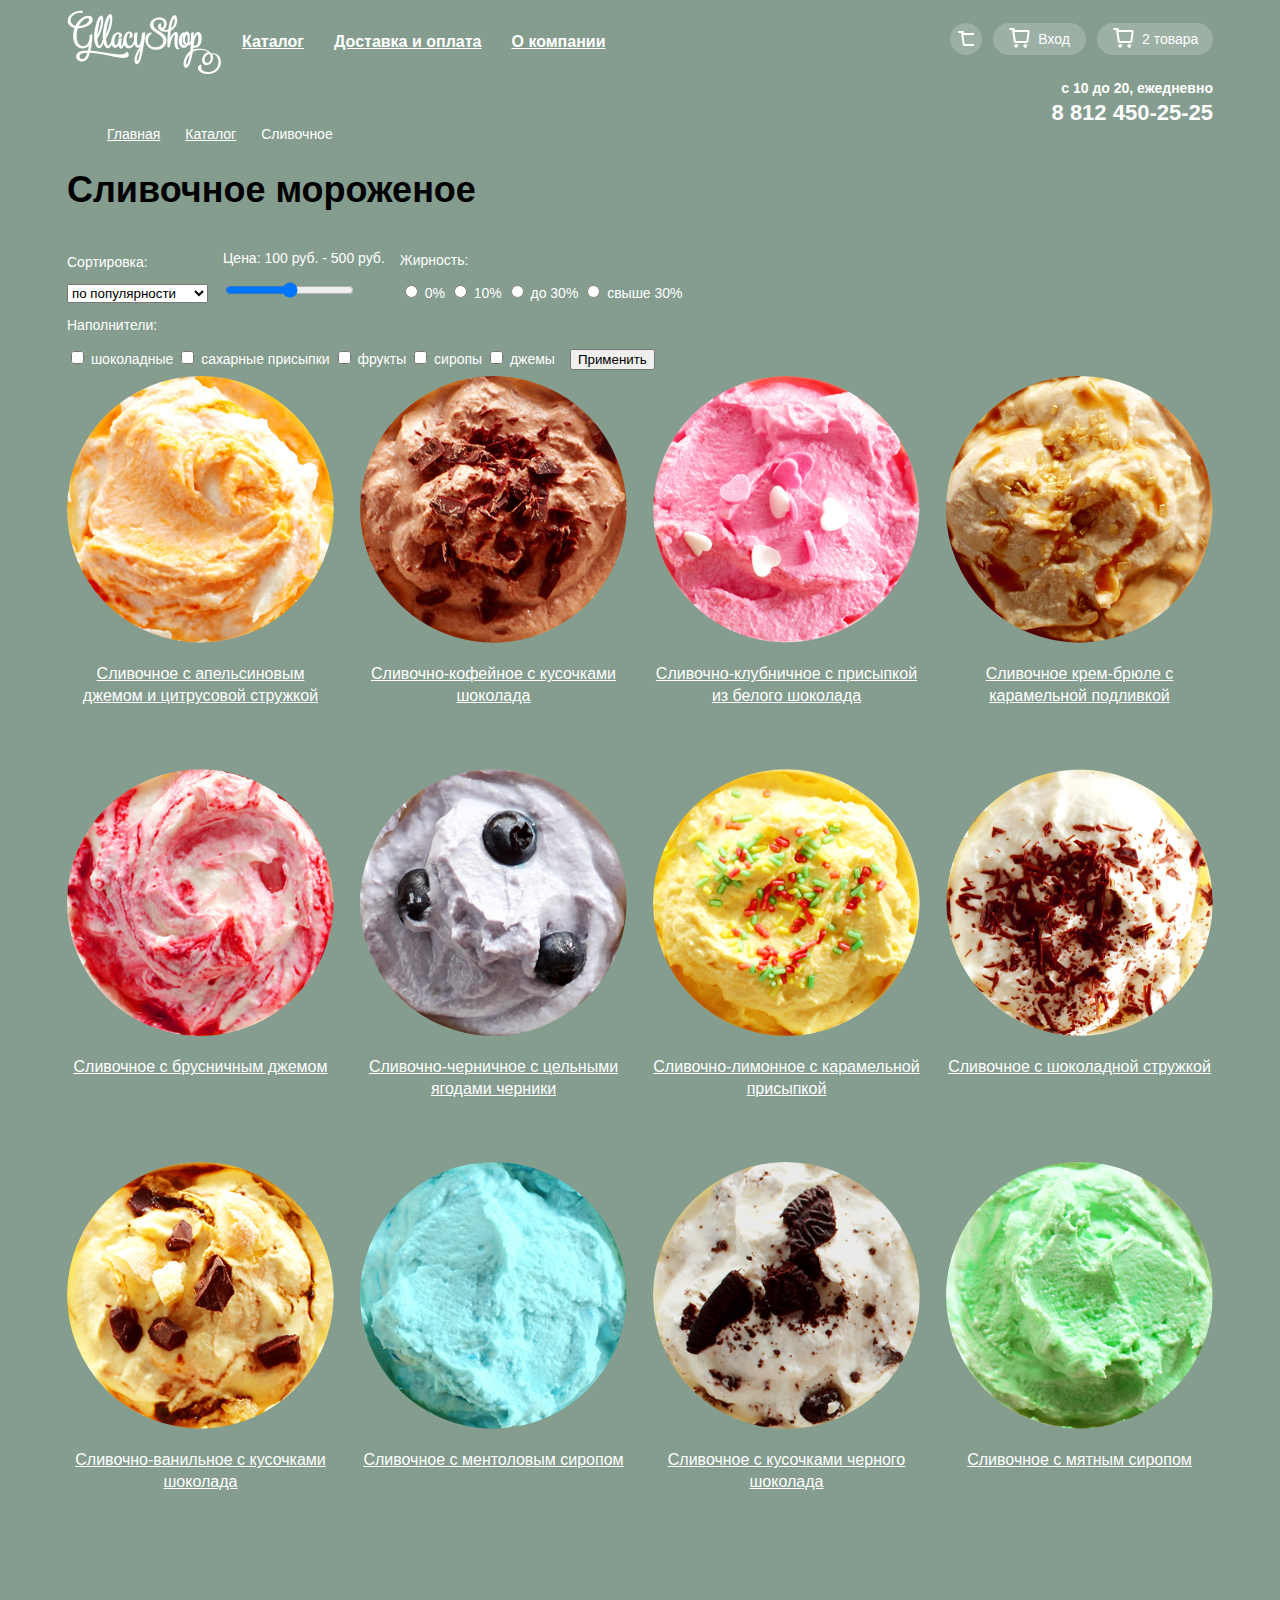
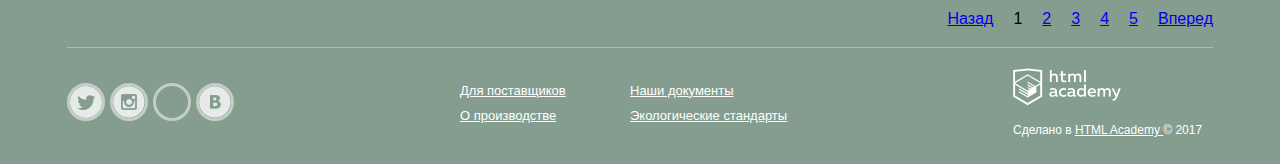
==== catalog.html @ 505af7c2 "очередные правки" ====
<!DOCTYPE html>
<html lang="en">
<head>
	<meta charset="UTF-8">
	<title>HTML Academy: Gllacy-catalog</title>
	<link rel="stylesheet" href="css/styles.css">
</head>
<body>
	<div class="container">
		<header class="main_header">
			<div class="main_header-top clearfix">
				<a href="index.html" class=""> 
					<div class="logo_block">
						<img src="img/main_logo.png" width="" height="" alt="logo">
					</div>
				</a>
				<nav class="header_nav">
					<ul class="header_list">
						<li class="header_list-item">
							<a href="#" class="header_list-link"> Каталог</a>									
							<div class="catalog_nav">
								<ul class="catalog_list">
									<li class="catalog_list-item emphasized">
										<a href="#" class="catalog_list-link">Новинки</a>
									</li>
									<li class="catalog_list-item">
										<a href="#" class="catalog_list-link">Сливочное</a>
									</li>
									<li class="catalog_list-item">
										<a href="#" class="catalog_list-link">Щербеты</a>
									</li>
									<li class="catalog_list-item">
										<a href="#" class="catalog_list-link">Фруктовый лед</a>
									</li>
									<li class="catalog_list-item">
										<a href="#" class="catalog_list-link"> Мелорин</a>
									</li>
								</ul>
							</div>				
						</li>
						<li class="header_list-item">
							<a href="#" class="header_list-link"> Доставка и оплата</a>
						</li>
						<li class="header_list-item">
							<a href="#" class="header_list-link"> О компании</a>
						</li>
					</ul>
				</nav>
				<nav class="user_block">
					<ul class="user_block-list">
						<li class="user_block-item">
								<a href="#" class="user_block-link search"> Поиск</a>
								<div class="search_block">
									<form action="#">
										<fieldset>
											<input type="text" name="search_text" placeholder="Что ищем?" id="search_input">
											<label for="search_input" class="search_label"> Что ищем?</label>
										</fieldset>
									</form>
								</div>
							</li>
						<li class="user_block-item">
							<a href="#" class="user_block-link enter"> Вход </a>
							<div class="enter_block">
								<form action="#" method="post">
									<fieldset class="enter_field">
										<input type="email" id="user_email" placeholder="Электронная почта">
										<label for="user_email"> Электронная почта</label>
									</fieldset>
									<fieldset>
										<input type="password" id="user_password" placeholder="Пароль">
										<label for="user_password"> Пароль </label>
									</fieldset>
									<div class="enter_submit">
										<button type="submit" class="btn">Войти</button>
										<div class="enter_links">
											<a href="#"> Забыли пароль?</a>
											<a href="#"> Новая регистрация</a>
										</div>
									</div>
								</form>
							</div> 	
						</li>
						<li class="user_block-item">
							<a href="#" class="user_block-link cart"> 2 товара</a>
							<div class="cart_preview">
								<table class="cart_preview-table">
									<tr>
										<td class="preview_delete-col">
											<button type="button"> Удалить </button>
										</td>
										<td class="preview_pic">
											<div class="preview_block-pic">
												<img src="img/products/1.png" alt="Пломбир с апельсиновым джемом" class="preview_pic" width="35px" height="35px">
											</div>
										</td>
										<td class="preview_product-name">
											<p>Пломбир с апельсиновым джемом</p>
										</td>
										<td class="preview_amount">
											<p>1,5 кг * <span class="cart_preview-price">200 руб. </span></p>
										</td>
										<td class="subtotal">
											<p>300 руб.</p>
										</td>
									</tr>
									<tr>
										<td class="preview_delete-col">
											<button type="button"> Удалить </button>
										</td>
										<td class="preview_pic">
											<div class="preview_block-pic">
												<img src="img/products/2.png" alt="Клубничный пломбир с присыпкой" class="preview_pic" width="35px" height="35px">
											</div>
										</td>
										<td class="preview_product-name">
											<p>Клубничный пломбир с присыпкой из белого шоколада</p>
										</td>
										<td class="preview_amount">
											<p>1,5 кг * <span class="cart_preview-price">300 руб. </span></p>
										</td>
										<td class="subtotal">
											<p>450 руб.</p>
										</td>
									</tr>
									<tr class="preview_total">
										<td>
											<p>Итого: 750 руб.</p>
										</td>
									</tr>
								</table>
								<a href="#" class="btn"> Оформить заказ</a>
							</div>
						</li>
					</ul>
				</nav>
			</div>
			<div class="header_add-info clearfix">
				<div class="header_contacts">
					<p class="header_contacts_schedule"> c 10 до 20, ежедневно </p>
					<p class="header_contacts_phone"> 8 812 450-25-25</p>
				</div>
			</div>
		</header>

		<main class="main clearfix">
			
			<ul class="breadcrubs">
				<li class="breadcrubs_item">
					<a href="index.html" class="breadcrunbs_item-link"> Главная</a>
				</li>
				<li class="breadcrubs_item">
					<a href="№" class="breadcrunbs_item-link"> Каталог</a>
				</li>
				<li class="breadcrubs_item"> 
					Сливочное	
				</li>
			</ul>


			<h1> Сливочное мороженое</h1>

			<section class="filter_settings">
				<form action="#">
					<div class="filter_settings-item">
						<p>Сортировка:</p>
						<div class="filter_settings-options filter_settings-sort">
							<select name="sort" id="">
								<option value="popular"> по популярности</option>
								<option value="cheap_first"> сначала недорогие</option>
								<option value="expensive_first"> сначала дорогие</option>
								<option value="fat"> по жирности</option>
							</select>
						</div>
					</div>

					<div class="filter_settings-item">
						<p>Цена: 100 руб. - 500 руб.</p>
						<div class="filter_settings-options filter_settings-price">
							<input type="range" step="50" min="0" max="1000">
						</div>
					</div>

					<div class="filter_settings-item filter_fat">
						<p> Жирность:</p>
						<div class="filter_settings-options filter_settings-fat">
							<input type="radio" id="zero-fat" name="fat" value="zero"> 
							<label for="zero-fat"> 0% </label>
							
							<input type="radio" id="ten-fat" name="fat" value="ten">
							<label for="ten-fat"> 10% </label>
							
							<input type="radio" id="before_30-fat" name="fat" value="before 30">
							<label for="before_30-fat"> до 30% </label>
							
							<input type="radio" id="above_30-fat" name="fat" value="above 30">
							<label for="above_30-fat"> свыше 30% </label>
						</div>
					</div>

					<div class="filter_settings-item"> 
						<p>Наполнители:</p>
						<div class="filter_settings-options filter_settings_fillers">
							<input type="checkbox" id="shoko-filler"> 
							<label for="shoko-filler">шоколадные</label>
							
							<input type="checkbox" id="sugar-filler">
							<label for="sugar-filler"> сахарные присыпки </label>

							<input type="checkbox" id="fruit-filler">
							<label for="fruit-filler"> фрукты </label>
							
							<input type="checkbox" id="syrup-filler">
							<label for="syrup-filler">	сиропы	</label>

							<input type="checkbox" id="jam-filler">
							<label for="jam-filler"> джемы </label>
						</div>
					</div>

					<div class="filter_settings-item"> 
						<input type="submit" value="Применить">
					</div>
				</form>
			</section>
		
			<section class="products">
				<ul class="products_list">
					<li class="products_list-item">
						<a href="#" class="products_item-link">
							<img src="img/products/1.png" alt="Сливочное с апельсиновым джемом" class="product_pic" width="267" height="267">
							<b class="price"> Цена</b>
						</a>
						<p> <a href="#" class="products_name-link">Сливочное с апельсиновым джемом и цитрусовой стружкой</a></p>
						<a href="#" class="products_link-quickview btn"> Быстрый просмотр</a>
					</li>
					
					<li class="products_list-item">
						<a href="#" class="products_item-link">
							<img src="img/products/2.png" alt="Сливочно-кофейное с кусочками шоколада" class="product_pic" width="267" height="267">
							<b class="price"> Цена</b>
						</a>
						<p> <a href="#" class="products_name-link">Сливочно-кофейное с кусочками шоколада</a></p>
						<a href="#" class="products_link-quickview btn"> Быстрый просмотр</a>
					</li>

					<li class="products_list-item">
						<a href="#" class="products_item-link">
							<img src="img/products/3.png" alt="Сливочно-клубничное с присыпкой из белого шоколада" class="product_pic" width="267" height="267">
							<b class="price"> Цена</b>
						</a>
						<p> <a href="#" class="products_name-link">Сливочно-клубничное с присыпкой из белого шоколада</a></p>
						<a href="#" class="products_link-quickview btn"> Быстрый просмотр</a>
					</li>

					<li class="products_list-item">
						<a href="#" class="products_item-link">
							<img src="img/products/4.png" alt="Сливочное крем-брюле с карамельной подливкой" class="product_pic" width="267" height="267">
							<b class="price"> Цена</b>
						</a>
						<p> <a href="#" class="products_name-link">Сливочное крем-брюле с карамельной подливкой</a></p>
						<a href="#" class="products_link-quickview btn"> Быстрый просмотр</a>
					</li>

					<li class="products_list-item">
						<a href="#" class="products_item-link">
							<img src="img/products/5.png" alt="Сливочное с брусничным джемом" class="product_pic" width="267" height="267">
							<b class="price"> Цена</b>
						</a>
						<p> <a href="#" class="products_name-link">Сливочное с брусничным джемом</a></p>
						<a href="#" class="products_link-quickview btn"> Быстрый просмотр</a>
					</li>

					<li class="products_list-item">
						<a href="#" class="products_item-link">
							<img src="img/products/6.png" alt="Сливочно-черничное с цельными ягодами черники " class="product_pic" width="267" height="267">
							<b class="price"> Цена</b>
						</a>
						<p> <a href="#" class="products_name-link">Сливочно-черничное с цельными ягодами черники </a></p>
						<a href="#" class="products_link-quickview btn"> Быстрый просмотр</a>
					</li>

					<li class="products_list-item">
						<a href="#" class="products_item-link">
							<img src="img/products/7.png" alt="Сливочно-лимонное с карамельной присыпкой" class="product_pic" width="267" height="267">
							<b class="price"> Цена</b>
						</a>
						<p> <a href="#" class="products_name-link">Сливочно-лимонное с карамельной присыпкой</a></p>
						<a href="#" class="products_link-quickview btn"> Быстрый просмотр</a>
					</li>

					<li class="products_list-item">
						<a href="#" class="products_item-link">
							<img src="img/products/8.png" alt="Сливочное с шоколадной стружкой" class="product_pic" width="267" height="267">
							<b class="price"> Цена</b>
						</a>
						<p> <a href="#" class="products_name-link">Сливочное с шоколадной стружкой</a></p>
						<a href="#" class="products_link-quickview btn"> Быстрый просмотр</a>
					</li>

					<li class="products_list-item">
						<a href="#" class="products_item-link">
							<img src="img/products/9.png" alt="Сливочно-ванильное с кусочками шоколада" class="product_pic" width="267" height="267">
							<b class="price"> Цена</b>
						</a>
						<p> <a href="#" class="products_name-link">Сливочно-ванильное с кусочками шоколада</a></p>
						<a href="#" class="products_link-quickview btn"> Быстрый просмотр</a>
					</li>

					<li class="products_list-item">
						<a href="#" class="products_item-link">
							<img src="img/products/10.png" alt="Сливочноe с ментоловым сиропом" class="product_pic" width="267" height="267">
							<b class="price"> Цена</b>
						</a>
						<p> <a href="#" class="products_name-link">Сливочноe с ментоловым сиропом</a></p>
						<a href="#" class="products_link-quickview btn"> Быстрый просмотр</a>
					</li>

					<li class="products_list-item">
						<a href="#" class="products_item-link">
							<img src="img/products/11.png" alt="Сливочное с кусочками черного шоколада" class="product_pic" width="267" height="267">
							<b class="price"> Цена</b>
						</a>
						<p> <a href="#" class="products_name-link">Сливочное с кусочками черного шоколада</a></p>
						<a href="#" class="products_link-quickview btn"> Быстрый просмотр</a>
					</li>

					<li class="products_list-item">
						<a href="#" class="products_item-link">
							<img src="img/products/12.png" alt="Сливочное с мятным сиропом" class="product_pic" width="267" height="267">
							<b class="price"> Цена</b>
						</a>
						<p> <a href="#" class="products_name-link">Сливочное с мятным сиропом</a></p>
						<a href="#" class="products_link-quickview btn"> Быстрый просмотр</a>
					</li>	
				</ul>
			</section>

			<ul class="paginator">
				<li class="paginator_item">
					<a href="#" class="paginator_link">Назад</a>
				</li>
				<li class="paginator_item">
					<span class="paginator_link">1</span>
				</li>
				<li class="paginator_item">
					<a href="#" class="paginator_link">2</a>
				</li>
				<li class="paginator_item">
					<a href="#" class="paginator_link">3</a>
				</li>
				<li class="paginator_item">
					<a href="#" class="paginator_link">4</a>
				</li>
				<li class="paginator_item">
					<a href="#" class="paginator_link">5</a>
				</li>
				<li class="paginator_item">
					<a href="#" class="paginator_link"> Вперед</a>
				</li>
			</ul>

		</main>
		<footer class="footer clearfix">
				<ul class="social">
					<li class="social_item">
						<a href="#" class="social_item-link twitter"> Twitter </a>
					</li>
					<li class="social_item">
						<a href="#" class="social_item-link instagram"> Instagram </a>
					</li>
					<li class="social_item">
						<a href="#" class="social_item-link facebook"> Facebook </a>
					</li>
					<li class="social_item">
						<a href="#" class="social_item-link vk"> VK </a>
					</li>
				</ul>


				<ul class="about_list">
					<li class="about_list-item about_heart">
						<a href="#"> Для поставщиков</a>
					</li>
					<li class="about_list-item">
						<a href="#"> Наши документы</a>
					</li>
					<li class="about_list-item">
						<a href="#"> О производстве</a>
					</li>
					<li class="about_list-item">
						<a href="#"> Экологические стандарты</a>
					</li>
				</ul>

				<div class="copyright">
					<a href="https://up.htmlacademy.ru/htmlcss/17"> 
						<img src="img/logo_academy.png" class="logo_html-academy" alt="HTML Academy">
					</a>
					<p> Сделано в <a href="https://up.htmlacademy.ru/htmlcss/17">HTML Academy </a> &copy; 2017</p>
				</div>
			
			</footer>
	</div>
</body>
</html>
---- css/styles.css ----
html {
	box-sizing: border-box;
}

*, *::before, *::after {
	box-sizing: inherit;
}

body {
	background-color: #849d8f;
	font-family: "Roboto", "Arial", sans-serif;
	font-size: 18px;
	line-height: 1.2;
	margin: 0;
	padding:0;
}

body > input[type="radio"] {
  display: none;
}


.clearfix:after {
	display: table;
	content: "";
	clear: both;
}
.btn {
	font-size: 18px;
	line-height: 24px;
	font-weight: 700;
	display: inline-block;
	vertical-align: middle;
	color:#fff;
	text-decoration: none;
	padding:12px 16px;
	text-align: center;
	outline: none;


	text-shadow: 0 2px 5px rgba(160, 32, 11, 0.76);
	background: #f26843;
	background:    -moz-linear-gradient(top, #f26843 0%, #e74a35 100%);
	background: -webkit-linear-gradient(top, #f26843 0%, #e74a35 100%);
	background:         linear-gradient(to bottom, #f26843 0%, #e74a35 100%);
	border-radius: 100px;
	box-shadow: 0 2px 2px rgba(172, 16, 0, 0.64);
}

.btn:hover {
	background: -moz-linear-gradient(top, #f58669 0%, #ec6f5e 100%);
	background: -webkit-linear-gradient(top, #f58669 0%, #ec6f5e 100%);
	background: linear-gradient(to bottom, #f58669 0%, #ec6f5e 100%);
	box-shadow: 0 2px 2px rgba(172, 16, 0, 1);
}

.btn:active {
	background: -moz-linear-gradient(top, #d84732 0%, #e1613e 100%);
	background: -webkit-linear-gradient(top, #d84732 0%, #e1613e 100%);
	background: linear-gradient(to bottom, #d84732 0%, #e1613e 100%);
	box-shadow: inset 0 2px 2px rgba(172, 16, 0, 1);
}

.site_wrapper {
  	min-width: 1200px;
	background-repeat: no-repeat;
  	background-position: top center;
  	/*transition: background-image 0.5s ease, background-color 0.5s ease;*/
}

.site_wrapper::before,
.site_wrapper::after {
  	content: "";
  	visibility: hidden;
}

.site_wrapper::before {
	background-image: url("../img/Background2.png");
}

.site_wrapper::after {
	background-image: url("../img/Background3.png");
}

.container {
	width:1146px;
	margin:0 auto;
	padding:0;
}

.main_header {
	padding:10px 0;
}

.main_header-top{
	vertical-align: middle;
}

.logo_block {
	float: left;
	width: 155px;
}

.header_nav {
	float: left;
	max-width: 50%;
	padding-top:13px;
	padding-left: 5px;
}

.user_block {
	float: right;
	width: 267px;
	padding-top:13px;
}

.catalog_list {
	padding: 0;
	margin:0;
}

.header_list {
	list-style: none;
	padding: 0;
	margin:0;
	font-size: 0;
}

.header_list-item {
	display: inline-block;
	vertical-align: middle;
	position: relative;
	font-size: 16px;
}

.header_list-item:last-child {
	margin-right: 0;
}

.header_list-link {
	display: inline-block;
	font-size: 16px;
	line-height: 18px;
	font-weight: 700;
	color: #fff;
	padding:10px 15px;
	border-radius: 19px;
	/*как задать полупрозрачное подчеркивание ссылкам? через псевдокласс? */
}

.header_list-link:hover {
	color: #353535;
	background-color: #f6f6f3;
	text-decoration: none;
}

.header_list-link:active {
	box-shadow: inset 0 2px 2px 0;
}

.catalog_nav {
	
	display: none;
	position: absolute;
	top: 37px;
	width:144px;
	z-index: 20;
	
}

.catalog_list {
	margin-top: 5px;
	background-color: #f7f7f4;
	font-size: 14px;
	line-height: 16px;
	list-style: none;
	border-radius: 5px;
}

.header_list-item:hover .catalog_nav {
	display: block;
}


.emphasized {
	border-bottom: 1px solid #d1d1ce;
	font-weight: 700;
}

.catalog_list-link {
	display: block;
	padding:11px 21px;
	text-decoration: none;
	color: #353535;
}

.catalog_list-link:hover {
	background-color: #f3ddd7;
} 

.catalog_list-link:active {
	background-color: #f6b5a5;
} 

.catalog_list:first-child a {
	border-top-left-radius: 5px;
	border-top-right-radius: 5px;
}
/*Это ведь ссылка в первом потомке catalog_list? 
почему эти свойства применяются ко всем ссылкам в catalog_list, а не только к первому потомку? 
Как нужно написать селектор, чтобы скруглить углы только в первом и последнем пункте каталога?*/

.catalog_list:last-child a {
	border-bottom-right-radius: 5px;
	border-bottom-left-radius: 5px;

}

.user_block-list {
	font-size: 0;
	text-align: right;
	list-style: none;
	padding:0;
	margin:0;
}

.user_block-item {

	display: inline-block;
	vertical-align: top;
	position: relative;
	margin-right:11px;
	font-size: 14px;
	line-height: 16px;
}

.user_block-item:last-child {
	margin-right:0;
}

.user_block-link {
	display: inline-block;
	border-radius: 18px;
	padding:8px;
	background-color: rgba(254, 254, 254, 0.2);
	color: #fff;
	text-decoration: none;
	font-weight: 500;
}

.user_block-link:hover {
	color:black;
	background-color: rgba(248, 247, 244, 1);
}

.search{
	font-size: 0;
	width: 32px;
	height: 32px;
	position: relative;
}

.search::before {
	content: "";
	position: absolute;
	left:8px;
	top:8px;
	width: 16px;
	height: 16px;
	background: url("../img/sprite.png") 0 0 no-repeat;

}

.search_block {
	background: #fff;
	display: none;
	width: 342px;
	z-index: 10;
	position: absolute;

	left: -309px;
}

.enter {
	padding-left: 45px;
	padding-right: 16px;
}

.enter::before {
	content: "";
	position: absolute;
	left:16px;
	top:5px;
	width: 21px;
	height: 21px;
	background: url("../img/sprite.png") 0 0 no-repeat;
}

.enter_block {
	background: #fff;
	display: none;
	position: absolute;
	width: 277px;
	z-index: 10;
	left: -184px;
}

.user_block-item:hover .search_block, 
.user_block-item:hover .enter_block,
.user_block-item:hover .cart_preview {
	display: block;
}

.cart {
	padding-left: 45px;
	width: 116px;
	text-align: left;
}

.cart::before {
	content: "";
	position: absolute;
	left: 16px;
	top: 5px;
	width: 22px;
	height: 21px;
	background: url("../img/sprite.png") 0 0 no-repeat;
}

.cart_preview {
	background: #fff;
	display: none;
	position: absolute;
	width: 540px;
	z-index: 10;
	left:-420px;
}

.header_add-info {
	margin-bottom: -30px;
	padding:0;
}

.header_contacts {
	float: right;
	color:#fff;
}


.header_contacts_schedule,
.header_contacts_phone {
	padding: 0;
	margin: 0;
	text-align: right;
}

.header_contacts_schedule {
	font-size: 14px;
	line-height: 16px;
	font-weight: 700;
	margin-bottom: 5px;
}

.header_contacts_phone {
	font-size: 22px;
	line-height: 24px;
	font-weight: 700;
}

.breadcrumbs {
	list-style: none;
	font-size: 0;
}

.breadcrubs_item {
	display: inline-block;
	margin-right: 20px;
	color: #fff;
	font-size: 14px;
	line-height: 16px;
	
}

.breadcrunbs_item-link {
	color: #fff;
	font-size: 14px;
	line-height: 16px;
	position: relative;
}

.breadcrunbs_item-link::before {
	content: "";
	width:10px;
	height: 10px;
	top: 3px;
	left: -15px;
	background: url("../img/sprite.png") 0 0 no-repeat;
}


.slider {
	position: relative;
	padding-top: 285px;
	text-align: center;
	color: #ffffff;
	margin-bottom: 40px;
}

.slide {
	display: none;
}

.slide-title {
	width: 700px;
	margin: 0 auto;
	margin-bottom: 30px;
	font-weight: 700;
	font-size: 60px;
	line-height: 60.35px;
}

.slide-btn {
	display: inline-block;
	vertical-align: middle;
	padding: 12px 45px;
	/*height: 65px;*/
	font-weight: 700;
	font-size: 32px;
	line-height: 44px;
	color: #ffffff;

}

.slider_controls {
	position: absolute;
	bottom: 25px;
	left: 0;
	z-index: 20;
	font-size: 0;
}

.slider_controls label {
	display: inline-block;
	width: 17px;
	height: 17px;
	margin-right: 8px;
	vertical-align: top;
	background-color: transparent;
	border: 2px solid #ffffff;
	border-radius: 50%;
	cursor: pointer;
}

#btn-1:checked ~ .site_wrapper #slide1,
	/*для чего используют тильды, не могу понять..
	можно написать #btn-1:checked #slide1 - т.е. без тильды и .site_wrapper?*/
#btn-2:checked ~ .site_wrapper #slide2,
#btn-3:checked ~ .site_wrapper #slide3 {
	display: block;
}

#btn-1:checked ~ .site_wrapper {
	background-color: #849d8f;
	background-image: url("../img/Background1.png");
}

#btn-2:checked ~ .site_wrapper {
	background-color: #8996a6;
	background-image: url("../img/Background2.png");
}

#btn-3:checked ~ .site_wrapper {
	background-color: #9d8b84;
	background-image: url("../img/Background3.png");
}

#btn-1:checked ~ .site_wrapper label[for="btn-1"],
#btn-2:checked ~ .site_wrapper label[for="btn-2"],
#btn-3:checked ~ .site_wrapper label[for="btn-3"] {
	background-color: #ffffff;
}

.banners {
	font-size: 0;
	margin-bottom: 40px;
}

.banners_item {
	font-size: 18px;
	color:#fff;
	padding: 16px 16px;
	display: inline-block;
	vertical-align: top;
	width: 560px;
	margin-right: 26px;
	border-radius: 15px;
}

.banners_item:last-child {
	margin-right: 0;
}

.banners_item h2 {
	margin: 0;
	padding:0;
	font-size: 35px;
	line-height: 41px;
	font-weight: 700;
	margin-bottom: 20px;
}

.banners_item p {
	font-size: 18px;
	line-height: 22px;
	font-weight: 700;
	margin: 0;
	padding:0;
	margin-bottom: 45px;
}

.btn_banners {
	float: right;
}

.raspberries {
	background: url("../img/raspberry_back.jpg") top left;
}

.shoko {
	background: url("../img/shoko_back.jpg") top left;
}

.products {
	padding-bottom: 40px;
	margin-left: -13px;
	margin-right: -13px;

}

.products_list {
	font-size: 0;
	padding:0;
	list-style: none;
}

.products_list-item {
	font-size:16px;
	display: inline-block;
	vertical-align: top;
	text-align: center;
	width: 293px;
	min-height: 323px;
/*	margin-right: 26px;
	margin-bottom: 35px;*/
	position: relative;
	padding:6px 13px 17px;
	margin-bottom: -43px;

}

.products_list-item:hover {
  background: rgba(248,247,244,.3);
  box-shadow: 0 20px 20px rgba(0,0,0,.08);
  z-index: 20;
}

.products_item-link {
	display: block;
	border-radius: 50%;
	width: 267px;
	height: 267px;
	overflow: hidden;
/*<!-- (ВОПРОС) цену нужно вынести в отдельную ссылку, чтобы ее было видно? т.к. у ссылки, в которую цена обернута overflow hidden?-->*/
	margin-bottom: 20px;
	position: relative;
}

.top::before {
	content: "";
	position: absolute;
	z-index: 25;
	width: 60px;
	height: 60px;
	top: 0;
	left:0;
	background: transparent url("../img/sprite.png") 0 0 no-repeat;
}

.products_list-item:hover .products_link-quickview {
	visibility: visible;
}

.products_list-item p {
	margin-top: 0;
	margin-bottom: 10px;
}

.products_link-quickview {
	visibility: hidden;
	width: 201px;

}



.products_name-link {
	color: #fff;
	font-size: 16px;
	line-height: 22px;
	font-weight: 500;
}

.features {
	background: url(../img/Waffles_back.jpg) top left;
	padding: 27px 20px;
	margin-bottom: 40px;
	border-radius: 15px;
}

.features h2 {
	font-size: 24px;
	line-height: 30px;
	color:#353535;
	font-weight: 500;
	margin: 0 auto;
	margin-bottom: 5px;
}

.features_list {
	font-size: 0;
	padding:0;
	margin: 0;
	list-style: none;
}

.features_item {
	display: inline-block;
	vertical-align: top;
	margin:0;
	font-size: 16px;
	line-height: 22px;
	color: #353535;
	width: 540px;
	margin-right: 26px;
	padding: 20px 0px 0px 55px;
	position: relative;
}

.features_item:nth-child(2),
.features_item:last-child {
	margin-right: 0;
}

.features_item::before {
	content: "";
	position: absolute;
	width: 47px;
	height: 47px;
	top: 0;
	left: 0;
	z-index: 20;
	background: url("../img/sprite.png") 0 0 no-repeat;
}

.news_section {
	font-size: 0;
	margin-bottom: 40px;
}

.news_item {
	display: inline-block;
	vertical-align: top;
	font-size: 16px;
	line-height: 22px;
	color: #353535;
	width: 560px;
	min-height: 220px;
	border-radius: 15px;
	margin-right: 26px;
	padding:0;
}

.news_item:last-child {
	margin-right: 0;
}

.recipes_link {
	color: #353535;
	font-size: 24px;
	line-height: 30px;
}


.news {
	background: url(../img/strawberry_back.jpg) 0 0;
	padding:25px 20px;
}

.news p {
	margin: 0;
	margin-bottom: 10px;
}

.news h3 {
	width: 300px;
	margin: 0;
}

.subscribe-border {
	background: #fff url(../img/post_pattern.png);
	padding:5px;
}

.subscribe {
	background: #fff;
	border-radius: 15px;
	height: 210px;
	width: 550px;
	margin: auto;
	padding: 30px 20px; 
}

.subscribe p {
	margin: 0;
	margin-bottom: 40px;
	font-size: 16px;
	line-height: 22px;
}

.map {
	width: 1200px;
	background: url(../img/map.jpg) 0 center no-repeat;
	height: 430px;
	margin:0 auto;
	padding:0;
}

.contacts {
	margin-top: 60px;
	padding:30px 25px;
	background-color: #fff;
	border-radius: 15px;
	float: right;
	width: 300px;
	font-size: 14px;
	line-height: 20px;
	color: #353535;
}

.contacts_block1 {
	margin-bottom:25px; 
}

.contacts_block1 p {
	margin-top: 0;
	margin-bottom: 7px;
	width: 170px;
}

.contacts .bold {
	font-size: 18px;
	line-height: 24px;
	font-weight: 700;
	width: 230px;
}

.contacts_block2 {
	margin-bottom: 25px;
}

.contacts_block2 p {
	margin:0;
	margin-bottom: 7px;
}

.feedback_form {
	display: none;
	/*как отобразить по нажатию кнопки?*/
}

.filter_settings {
	width: 880px;
	font-size: 0;
	color: #fff;
}

.filter_settings-item {
	display: inline-block;
	font-size: 14px;
	margin-right: 15px;
}

.paginator {
	float: right;}

.paginator_list {
	font-size: 0;
	list-style: none;
}

.paginator_item {
	font-size: 16px;
	display: inline-block;
	vertical-align: middle;
	margin-right: 15px;
}

.paginator_item:last-child {
	margin-right: 0;
} 


.footer {
	height:100px;
	border-top:1px solid #adbab1;
	}

.social {
	float: left;
	width: 267px;
	margin:0;
	margin-right: 126px;
	/*text-align: left;*/
	padding:35px 0 30px 0;
	list-style: none;

}

.social_item {
	display: inline-block;
	vertical-align: middle;
	font-size: 0;
	border-radius: 50%;
	border: 3px solid rgba(255,255,255,.5);
	
}

.social_item:hover {
  border-color: rgba(255,255,255,.7);
}

.social_item:active .social_item-link {
	box-shadow: inset 0 2px 1px #888;
}

.social_item-link {
	display: inline-block;
	height: 32px;
	width: 32px;
	border-radius: 50%;
	background: rgba(255,255,255,.8);
}

.twitter {
	background: url(../img/twitter.png) 0 0 no-repeat;
}

.instagram {
	background: url(../img/insta.png) 0 0 no-repeat;
}

.facebook {
	background: url(../img/fb.png) 0 0 no-repeat;
}

.vk {
	background: url(../img/vk.png) 0 0 no-repeat;
}



.about_list {
	float:left;
	width:350px;
	font-size: 0px;
	padding:35px 0 30px 0;
	margin: 0;
	list-style: none;
}

.about_list-item {
	display: inline-block;
	vertical-align: middle;
	font-size: 13px;
	margin-right: 5px;
	margin-bottom: 10px;
	width: 165px;
}

.about_list-item a {
	color: #fff;
}

.copyright {
	float: right;
	width: 200px;
	padding-top: 20px;
}

.copyright p, 
.copyright a {
	font-size: 12px;
	color: #fff;
}
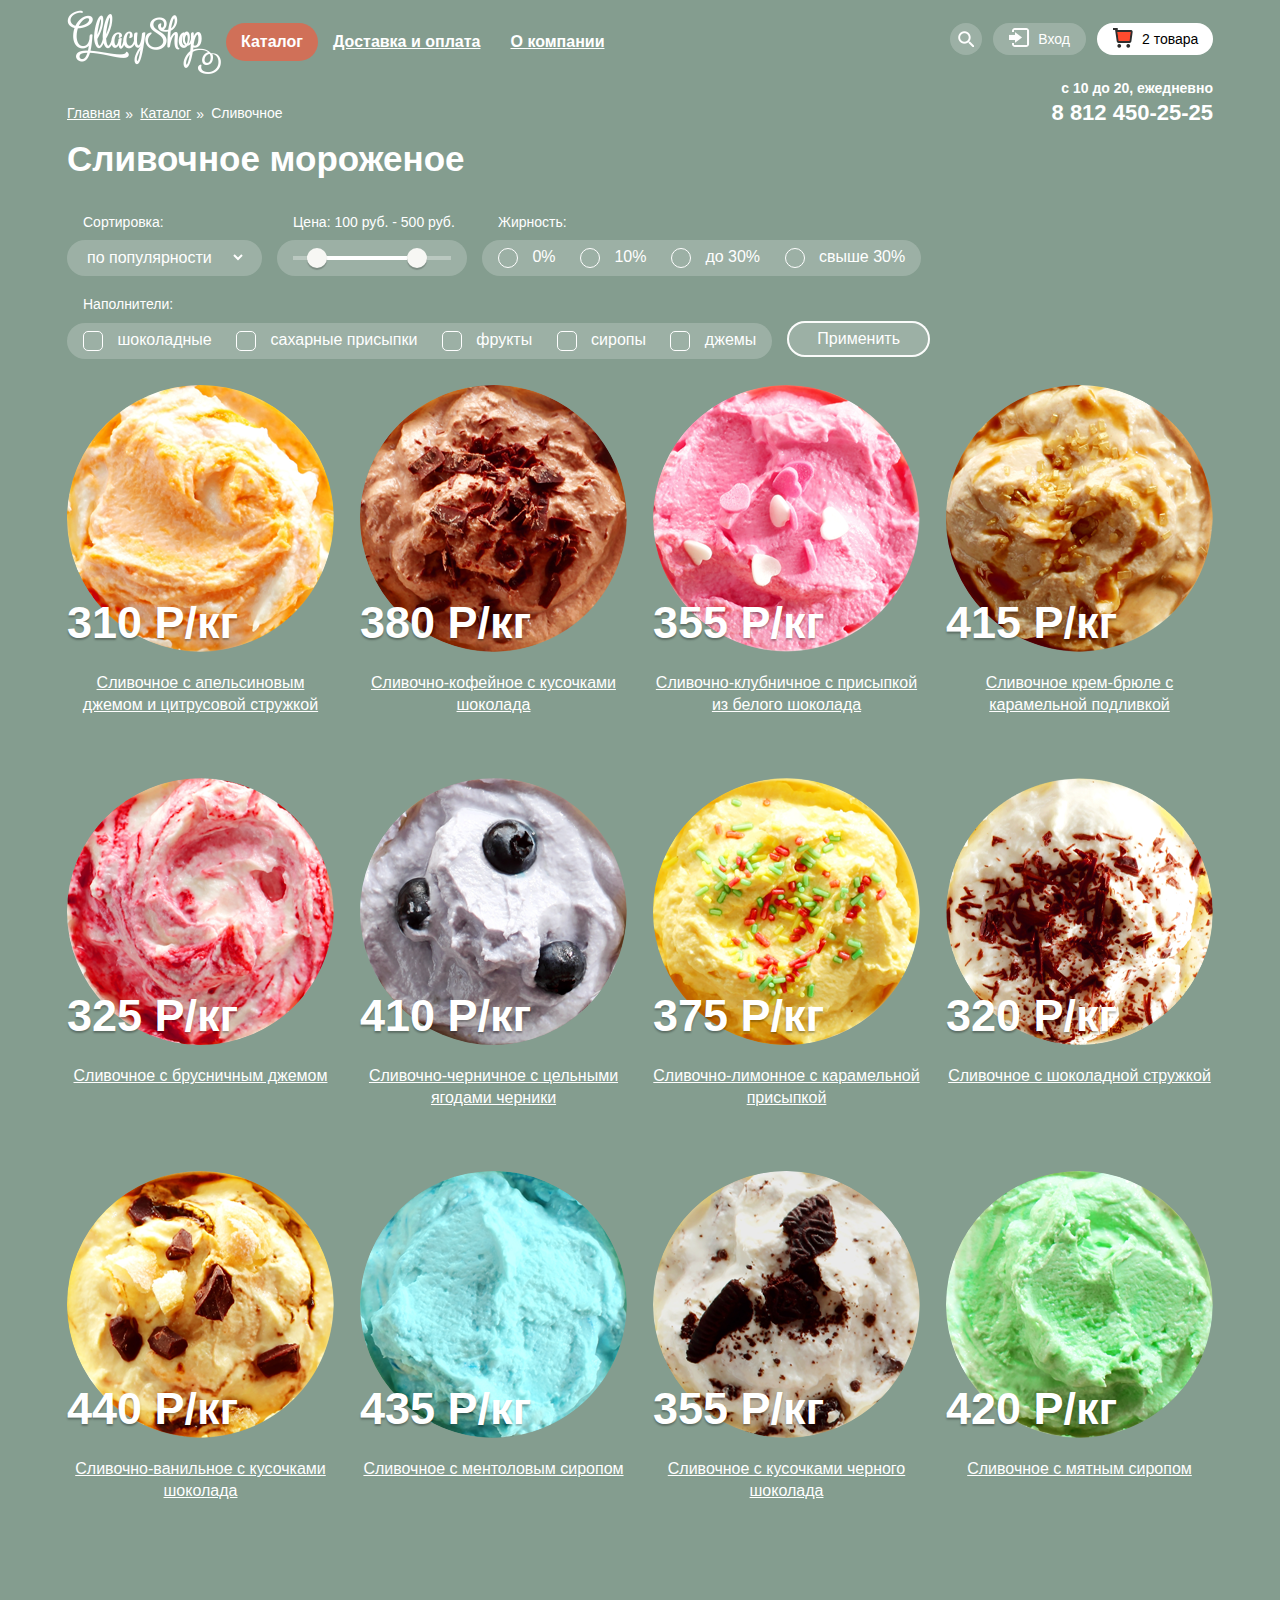
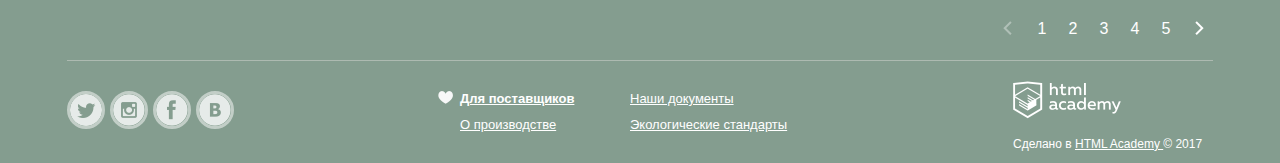
==== commit ec05885a: "Для проверки для допуска" ====
--- a/catalog.html
+++ b/catalog.html
@@ -17,14 +17,14 @@
 				<nav class="header_nav">
 					<ul class="header_list">
 						<li class="header_list-item">
-							<a href="#" class="header_list-link"> Каталог</a>									
+							<a href="#" class="header_list-link active"> Каталог</a>									
 							<div class="catalog_nav">
 								<ul class="catalog_list">
 									<li class="catalog_list-item emphasized">
 										<a href="#" class="catalog_list-link">Новинки</a>
 									</li>
 									<li class="catalog_list-item">
-										<a href="#" class="catalog_list-link">Сливочное</a>
+										<a class="catalog_list-link active">Сливочное</a>
 									</li>
 									<li class="catalog_list-item">
 										<a href="#" class="catalog_list-link">Щербеты</a>
@@ -48,21 +48,21 @@
 				</nav>
 				<nav class="user_block">
 					<ul class="user_block-list">
-						<li class="user_block-item">
-								<a href="#" class="user_block-link search"> Поиск</a>
-								<div class="search_block">
-									<form action="#">
-										<fieldset>
-											<input type="text" name="search_text" placeholder="Что ищем?" id="search_input">
-											<label for="search_input" class="search_label"> Что ищем?</label>
-										</fieldset>
-									</form>
-								</div>
-							</li>
-						<li class="user_block-item">
+						<li class="user_block-item search_item">
+							<a href="#" class="user_block-link search"> Поиск</a>
+							<div class="search_block">
+								<form action="#">
+									<fieldset>
+										<input type="text" name="search_text" placeholder="Что ищем?" id="search_input">
+										<label for="search_input" class="search_label"> Что ищем?</label>
+									</fieldset>
+								</form>
+							</div>
+						</li>
+						<li class="user_block-item enter_item">
 							<a href="#" class="user_block-link enter"> Вход </a>
 							<div class="enter_block">
-								<form action="#" method="post">
+								<form action="#" method="post" class="clearfix">
 									<fieldset class="enter_field">
 										<input type="email" id="user_email" placeholder="Электронная почта">
 										<label for="user_email"> Электронная почта</label>
@@ -72,7 +72,7 @@
 										<label for="user_password"> Пароль </label>
 									</fieldset>
 									<div class="enter_submit">
-										<button type="submit" class="btn">Войти</button>
+										<button type="submit" class="btn enter_btn">Войти</button>
 										<div class="enter_links">
 											<a href="#"> Забыли пароль?</a>
 											<a href="#"> Новая регистрация</a>
@@ -81,13 +81,13 @@
 								</form>
 							</div> 	
 						</li>
-						<li class="user_block-item">
-							<a href="#" class="user_block-link cart"> 2 товара</a>
+						<li class="user_block-item cart_item">
+							<a href="#" class="user_block-link cart cart_full"> 2 товара</a>
 							<div class="cart_preview">
 								<table class="cart_preview-table">
 									<tr>
 										<td class="preview_delete-col">
-											<button type="button"> Удалить </button>
+											<button type="button" class="delete_button"> Удалить </button>
 										</td>
 										<td class="preview_pic">
 											<div class="preview_block-pic">
@@ -95,18 +95,18 @@
 											</div>
 										</td>
 										<td class="preview_product-name">
-											<p>Пломбир с апельсиновым джемом</p>
+											Пломбир с апельсиновым джемом
 										</td>
 										<td class="preview_amount">
-											<p>1,5 кг * <span class="cart_preview-price">200 руб. </span></p>
+											1,5 кг * <span class="cart_preview-price">200 руб. </span>
 										</td>
 										<td class="subtotal">
-											<p>300 руб.</p>
+											300 руб.
 										</td>
 									</tr>
-									<tr>
+									<tr class="row2">
 										<td class="preview_delete-col">
-											<button type="button"> Удалить </button>
+											<button type="button" class="delete_button"> Удалить </button>
 										</td>
 										<td class="preview_pic">
 											<div class="preview_block-pic">
@@ -114,22 +114,26 @@
 											</div>
 										</td>
 										<td class="preview_product-name">
-											<p>Клубничный пломбир с присыпкой из белого шоколада</p>
+											Клубничный пломбир с присыпкой из белого шоколада
 										</td>
 										<td class="preview_amount">
-											<p>1,5 кг * <span class="cart_preview-price">300 руб. </span></p>
+											1,5 кг * <span class="cart_preview-price">300 руб. </span>
 										</td>
 										<td class="subtotal">
-											<p>450 руб.</p>
+											450 руб.
 										</td>
 									</tr>
 									<tr class="preview_total">
-										<td>
-											<p>Итого: 750 руб.</p>
+										<td colspan="5">
+											Итого: 750 руб.
+										</td>
+									</tr>
+									<tr class="preview_btn_cell">
+										<td colspan="5">
+											<a href="#" class="btn"> Оформить заказ</a>
 										</td>
 									</tr>
 								</table>
-								<a href="#" class="btn"> Оформить заказ</a>
 							</div>
 						</li>
 					</ul>
@@ -145,14 +149,14 @@
 
 		<main class="main clearfix">
 			
-			<ul class="breadcrubs">
+			<ul class="breadcrumbs">
 				<li class="breadcrubs_item">
 					<a href="index.html" class="breadcrunbs_item-link"> Главная</a>
 				</li>
 				<li class="breadcrubs_item">
-					<a href="№" class="breadcrunbs_item-link"> Каталог</a>
-				</li>
-				<li class="breadcrubs_item"> 
+					<a href="#" class="breadcrunbs_item-link"> Каталог</a>
+				</li>
+				<li class="breadcrubs_item current"> 
 					Сливочное	
 				</li>
 			</ul>
@@ -176,45 +180,78 @@
 
 					<div class="filter_settings-item">
 						<p>Цена: 100 руб. - 500 руб.</p>
-						<div class="filter_settings-options filter_settings-price">
-							<input type="range" step="50" min="0" max="1000">
+						<div class="filter_settings-options range_controls">
+						   	<div class="scale">
+						   		<div class="bar"></div>
+							</div>
+						    <div class="range_toggle range_toggle-min"></div>
+							<div class="range_toggle range_toggle-max"></div>
 						</div>
 					</div>
 
 					<div class="filter_settings-item filter_fat">
 						<p> Жирность:</p>
 						<div class="filter_settings-options filter_settings-fat">
-							<input type="radio" id="zero-fat" name="fat" value="zero"> 
-							<label for="zero-fat"> 0% </label>
-							
-							<input type="radio" id="ten-fat" name="fat" value="ten">
-							<label for="ten-fat"> 10% </label>
-							
-							<input type="radio" id="before_30-fat" name="fat" value="before 30">
-							<label for="before_30-fat"> до 30% </label>
-							
-							<input type="radio" id="above_30-fat" name="fat" value="above 30">
-							<label for="above_30-fat"> свыше 30% </label>
+							
+							<label for="zero-fat"> 
+								<input type="radio" id="zero-fat" name="fat" value="zero"> 
+								<span class="checkbox_indicator"></span> 0% 
+							</label>
+							
+
+							<label for="ten-fat">
+								<input type="radio" id="ten-fat" name="fat" value="ten">
+								<span class="checkbox_indicator"></span> 10% 
+							</label>
+							
+							<label for="before_30-fat"> 
+								<input type="radio" id="before_30-fat" name="fat" value="before 30">
+								<span class="checkbox_indicator"></span> до 30% 
+							</label>
+							
+							
+							<label for="above_30-fat">
+								<input type="radio" id="above_30-fat" name="fat" value="above 30">
+							 	<span class="checkbox_indicator"></span> свыше 30% 
+							 </label>
 						</div>
 					</div>
 
 					<div class="filter_settings-item"> 
 						<p>Наполнители:</p>
 						<div class="filter_settings-options filter_settings_fillers">
-							<input type="checkbox" id="shoko-filler"> 
-							<label for="shoko-filler">шоколадные</label>
-							
-							<input type="checkbox" id="sugar-filler">
-							<label for="sugar-filler"> сахарные присыпки </label>
-
-							<input type="checkbox" id="fruit-filler">
-							<label for="fruit-filler"> фрукты </label>
-							
-							<input type="checkbox" id="syrup-filler">
-							<label for="syrup-filler">	сиропы	</label>
-
-							<input type="checkbox" id="jam-filler">
-							<label for="jam-filler"> джемы </label>
+							
+							<label for="shoko-filler">
+								<input type="checkbox" id="shoko-filler">
+								<span class="checkbox_indicator"></span> 
+								 шоколадные
+							</label>
+							
+							
+							<label for="sugar-filler">
+								<input type="checkbox" id="sugar-filler">
+								<span class="checkbox_indicator"></span>
+								сахарные присыпки 
+							 </label>
+
+							<label for="fruit-filler"> 
+								<input type="checkbox" id="fruit-filler">  
+								<span class="checkbox_indicator"></span> 
+								фрукты
+							</label>
+							
+							
+							<label for="syrup-filler">
+								<input type="checkbox" id="syrup-filler">
+								<span class="checkbox_indicator"></span>
+								сиропы	
+							</label>
+							
+							<label for="jam-filler">
+								<input type="checkbox" id="jam-filler"> 
+								<span class="checkbox_indicator"></span>
+								джемы 
+							</label>
 						</div>
 					</div>
 
@@ -228,8 +265,10 @@
 				<ul class="products_list">
 					<li class="products_list-item">
 						<a href="#" class="products_item-link">
-							<img src="img/products/1.png" alt="Сливочное с апельсиновым джемом" class="product_pic" width="267" height="267">
-							<b class="price"> Цена</b>
+							<div class="products_img-block">
+								<img src="img/products/1.png" alt="Сливочное с апельсиновым джемом" class="product_pic" width="267" height="267">
+							</div>
+							<b class="price"> 310 Р/кг</b>
 						</a>
 						<p> <a href="#" class="products_name-link">Сливочное с апельсиновым джемом и цитрусовой стружкой</a></p>
 						<a href="#" class="products_link-quickview btn"> Быстрый просмотр</a>
@@ -237,8 +276,10 @@
 					
 					<li class="products_list-item">
 						<a href="#" class="products_item-link">
-							<img src="img/products/2.png" alt="Сливочно-кофейное с кусочками шоколада" class="product_pic" width="267" height="267">
-							<b class="price"> Цена</b>
+							<div class="products_img-block">
+								<img src="img/products/2.png" alt="Сливочно-кофейное с кусочками шоколада" class="product_pic" width="267" height="267">
+							</div>
+							<b class="price"> 380 Р/кг</b>
 						</a>
 						<p> <a href="#" class="products_name-link">Сливочно-кофейное с кусочками шоколада</a></p>
 						<a href="#" class="products_link-quickview btn"> Быстрый просмотр</a>
@@ -246,8 +287,11 @@
 
 					<li class="products_list-item">
 						<a href="#" class="products_item-link">
-							<img src="img/products/3.png" alt="Сливочно-клубничное с присыпкой из белого шоколада" class="product_pic" width="267" height="267">
-							<b class="price"> Цена</b>
+							<div class="products_img-block">
+								<img src="img/products/3.png" alt="Сливочно-клубничное с присыпкой из белого шоколада" class="product_pic" width="267" height="
+								267">
+							</div>
+							<b class="price">355 Р/кг</b>
 						</a>
 						<p> <a href="#" class="products_name-link">Сливочно-клубничное с присыпкой из белого шоколада</a></p>
 						<a href="#" class="products_link-quickview btn"> Быстрый просмотр</a>
@@ -255,8 +299,10 @@
 
 					<li class="products_list-item">
 						<a href="#" class="products_item-link">
-							<img src="img/products/4.png" alt="Сливочное крем-брюле с карамельной подливкой" class="product_pic" width="267" height="267">
-							<b class="price"> Цена</b>
+							<div class="products_img-block">
+								<img src="img/products/4.png" alt="Сливочное крем-брюле с карамельной подливкой" class="product_pic" width="267" height="267">
+							</div>
+							<b class="price">415 Р/кг</b>
 						</a>
 						<p> <a href="#" class="products_name-link">Сливочное крем-брюле с карамельной подливкой</a></p>
 						<a href="#" class="products_link-quickview btn"> Быстрый просмотр</a>
@@ -264,8 +310,10 @@
 
 					<li class="products_list-item">
 						<a href="#" class="products_item-link">
-							<img src="img/products/5.png" alt="Сливочное с брусничным джемом" class="product_pic" width="267" height="267">
-							<b class="price"> Цена</b>
+							<div class="products_img-block">
+								<img src="img/products/5.png" alt="Сливочное с брусничным джемом" class="product_pic" width="267" height="267">
+							</div>
+							<b class="price">325 Р/кг</b>
 						</a>
 						<p> <a href="#" class="products_name-link">Сливочное с брусничным джемом</a></p>
 						<a href="#" class="products_link-quickview btn"> Быстрый просмотр</a>
@@ -273,8 +321,10 @@
 
 					<li class="products_list-item">
 						<a href="#" class="products_item-link">
-							<img src="img/products/6.png" alt="Сливочно-черничное с цельными ягодами черники " class="product_pic" width="267" height="267">
-							<b class="price"> Цена</b>
+							<div class="products_img-block">
+								<img src="img/products/6.png" alt="Сливочно-черничное с цельными ягодами черники " class="product_pic" width="267" height="267">
+							</div>
+							<b class="price">410 Р/кг</b>
 						</a>
 						<p> <a href="#" class="products_name-link">Сливочно-черничное с цельными ягодами черники </a></p>
 						<a href="#" class="products_link-quickview btn"> Быстрый просмотр</a>
@@ -282,8 +332,10 @@
 
 					<li class="products_list-item">
 						<a href="#" class="products_item-link">
-							<img src="img/products/7.png" alt="Сливочно-лимонное с карамельной присыпкой" class="product_pic" width="267" height="267">
-							<b class="price"> Цена</b>
+							<div class="products_img-block">
+								<img src="img/products/7.png" alt="Сливочно-лимонное с карамельной присыпкой" class="product_pic" width="267" height="267">
+							</div>
+							<b class="price">375 Р/кг</b>
 						</a>
 						<p> <a href="#" class="products_name-link">Сливочно-лимонное с карамельной присыпкой</a></p>
 						<a href="#" class="products_link-quickview btn"> Быстрый просмотр</a>
@@ -291,8 +343,10 @@
 
 					<li class="products_list-item">
 						<a href="#" class="products_item-link">
-							<img src="img/products/8.png" alt="Сливочное с шоколадной стружкой" class="product_pic" width="267" height="267">
-							<b class="price"> Цена</b>
+							<div class="products_img-block">
+								<img src="img/products/8.png" alt="Сливочное с шоколадной стружкой" class="product_pic" width="267" height="267">
+							</div>
+							<b class="price">320 Р/кг</b>
 						</a>
 						<p> <a href="#" class="products_name-link">Сливочное с шоколадной стружкой</a></p>
 						<a href="#" class="products_link-quickview btn"> Быстрый просмотр</a>
@@ -300,8 +354,10 @@
 
 					<li class="products_list-item">
 						<a href="#" class="products_item-link">
-							<img src="img/products/9.png" alt="Сливочно-ванильное с кусочками шоколада" class="product_pic" width="267" height="267">
-							<b class="price"> Цена</b>
+							<div class="products_img-block">
+								<img src="img/products/9.png" alt="Сливочно-ванильное с кусочками шоколада" class="product_pic" width="267" height="267">
+							</div>
+							<b class="price">440 Р/кг</b>
 						</a>
 						<p> <a href="#" class="products_name-link">Сливочно-ванильное с кусочками шоколада</a></p>
 						<a href="#" class="products_link-quickview btn"> Быстрый просмотр</a>
@@ -309,8 +365,10 @@
 
 					<li class="products_list-item">
 						<a href="#" class="products_item-link">
-							<img src="img/products/10.png" alt="Сливочноe с ментоловым сиропом" class="product_pic" width="267" height="267">
-							<b class="price"> Цена</b>
+							<div class="products_img-block">
+								<img src="img/products/10.png" alt="Сливочноe с ментоловым сиропом" class="product_pic" width="267" height="267">
+							</div>
+							<b class="price">435 Р/кг</b>
 						</a>
 						<p> <a href="#" class="products_name-link">Сливочноe с ментоловым сиропом</a></p>
 						<a href="#" class="products_link-quickview btn"> Быстрый просмотр</a>
@@ -318,8 +376,10 @@
 
 					<li class="products_list-item">
 						<a href="#" class="products_item-link">
-							<img src="img/products/11.png" alt="Сливочное с кусочками черного шоколада" class="product_pic" width="267" height="267">
-							<b class="price"> Цена</b>
+							<div class="products_img-block">
+								<img src="img/products/11.png" alt="Сливочное с кусочками черного шоколада" class="product_pic" width="267" height="267">
+							</div>
+							<b class="price"> 355 Р/кг</b>
 						</a>
 						<p> <a href="#" class="products_name-link">Сливочное с кусочками черного шоколада</a></p>
 						<a href="#" class="products_link-quickview btn"> Быстрый просмотр</a>
@@ -327,8 +387,10 @@
 
 					<li class="products_list-item">
 						<a href="#" class="products_item-link">
-							<img src="img/products/12.png" alt="Сливочное с мятным сиропом" class="product_pic" width="267" height="267">
-							<b class="price"> Цена</b>
+							<div class="products_img-block">
+								<img src="img/products/12.png" alt="Сливочное с мятным сиропом" class="product_pic" width="267" height="267">
+							</div>
+							<b class="price">420 Р/кг</b>
 						</a>
 						<p> <a href="#" class="products_name-link">Сливочное с мятным сиропом</a></p>
 						<a href="#" class="products_link-quickview btn"> Быстрый просмотр</a>
@@ -338,10 +400,10 @@
 
 			<ul class="paginator">
 				<li class="paginator_item">
-					<a href="#" class="paginator_link">Назад</a>
-				</li>
-				<li class="paginator_item">
-					<span class="paginator_link">1</span>
+					<a href="#" class="paginator_link paginator_link-prev current_page">Назад</a>
+				</li>
+				<li class="paginator_item">
+					<a class="paginator_link">1</a>
 				</li>
 				<li class="paginator_item">
 					<a href="#" class="paginator_link">2</a>
@@ -356,7 +418,7 @@
 					<a href="#" class="paginator_link">5</a>
 				</li>
 				<li class="paginator_item">
-					<a href="#" class="paginator_link"> Вперед</a>
+					<a href="#" class="paginator_link paginator_link-next"> Вперед</a>
 				</li>
 			</ul>
 
@@ -394,10 +456,10 @@
 				</ul>
 
 				<div class="copyright">
-					<a href="https://up.htmlacademy.ru/htmlcss/17"> 
+					<a href="https://htmlacademy.ru/intensive/htmlcss"> 
 						<img src="img/logo_academy.png" class="logo_html-academy" alt="HTML Academy">
 					</a>
-					<p> Сделано в <a href="https://up.htmlacademy.ru/htmlcss/17">HTML Academy </a> &copy; 2017</p>
+					<p> Сделано в <a href="https://htmlacademy.ru/intensive/htmlcss">HTML Academy </a> &copy; 2017</p>
 				</div>
 			
 			</footer>
--- a/css/styles.css
+++ b/css/styles.css
@@ -37,7 +37,6 @@
 	text-align: center;
 	outline: none;
 
-
 	text-shadow: 0 2px 5px rgba(160, 32, 11, 0.76);
 	background: #f26843;
 	background:    -moz-linear-gradient(top, #f26843 0%, #e74a35 100%);
@@ -65,7 +64,8 @@
   	min-width: 1200px;
 	background-repeat: no-repeat;
   	background-position: top center;
-  	/*transition: background-image 0.5s ease, background-color 0.5s ease;*/
+  	transition: background-image 0.5s ease, background-color 0.5s ease;
+  	position: relative;
 }
 
 .site_wrapper::before,
@@ -98,7 +98,12 @@
 
 .logo_block {
 	float: left;
-	width: 155px;
+	max-width: 154px;
+}
+
+.logo_link img {
+	max-width:154px;
+	max-height: 64px; 
 }
 
 .header_nav {
@@ -159,7 +164,6 @@
 }
 
 .catalog_nav {
-	
 	display: none;
 	position: absolute;
 	top: 37px;
@@ -175,12 +179,12 @@
 	line-height: 16px;
 	list-style: none;
 	border-radius: 5px;
+	box-shadow: 0 15px 20px 0 rgba(0,0,0,0.5);
 }
 
 .header_list-item:hover .catalog_nav {
 	display: block;
 }
-
 
 .emphasized {
 	border-bottom: 1px solid #d1d1ce;
@@ -194,23 +198,28 @@
 	color: #353535;
 }
 
-.catalog_list-link:hover {
-	background-color: #f3ddd7;
+.catalog_list-link[href]:hover {
+	background-color: #fbded7;
 } 
 
-.catalog_list-link:active {
+.catalog_list-link[href]:active {
 	background-color: #f6b5a5;
 } 
 
-.catalog_list:first-child a {
+.active {
+	background-color: #d07058;
+	color: #fff;
+	text-decoration: none;
+	cursor: default;
+}
+
+.catalog_list-item:first-child a {
 	border-top-left-radius: 5px;
 	border-top-right-radius: 5px;
 }
-/*Это ведь ссылка в первом потомке catalog_list? 
-почему эти свойства применяются ко всем ссылкам в catalog_list, а не только к первому потомку? 
-Как нужно написать селектор, чтобы скруглить углы только в первом и последнем пункте каталога?*/
-
-.catalog_list:last-child a {
+
+
+.catalog_list-item:last-child a {
 	border-bottom-right-radius: 5px;
 	border-bottom-left-radius: 5px;
 
@@ -225,7 +234,6 @@
 }
 
 .user_block-item {
-
 	display: inline-block;
 	vertical-align: top;
 	position: relative;
@@ -248,7 +256,7 @@
 	font-weight: 500;
 }
 
-.user_block-link:hover {
+.user_block-item:hover .user_block-link{
 	color:black;
 	background-color: rgba(248, 247, 244, 1);
 }
@@ -263,22 +271,92 @@
 .search::before {
 	content: "";
 	position: absolute;
+	z-index: 25;
 	left:8px;
 	top:8px;
 	width: 16px;
 	height: 16px;
-	background: url("../img/sprite.png") 0 0 no-repeat;
-
+	background: url("../img/sprite.png") 0px -113px no-repeat;
+}
+
+.search_item:hover .search::before {
+	background: url("../img/sprite.png") -57px -113px no-repeat;
 }
 
 .search_block {
-	background: #fff;
 	display: none;
 	width: 342px;
 	z-index: 10;
 	position: absolute;
-
+	padding-top: 5px;
+	box-shadow: 0 15px 20px 0 rgba(0,0,0,0.5);
 	left: -309px;
+}
+
+.search_block form {
+	background-color: #f7f7f4;
+	border-radius: 5px;
+	padding:20px 16px;
+}
+
+.search_block fieldset {
+	margin: 0;
+	padding:0;
+	border:none;
+	position: relative;
+}
+
+.search_block input {
+	width: 310px;
+	padding: 15px;
+	margin:0 auto;
+	border-radius: 5px;
+	font-size: 16px;
+	line-height: 24px;
+	color: #323232;
+	font-weight: 700;
+	border:1px solid #d2d2d1;
+	background-color: #fff;
+	outline: none;
+}
+
+.search_block input:hover {
+	box-shadow: 0 0 0 1px #c7c6c5 inset;
+}
+
+.search_block input:focus{
+	border-color: #5b9ddf;
+}
+
+.search_block input:focus:hover {
+	box-shadow: 0 0 0 1px #5b9ddf inset;
+}
+
+.search_block input:focus + label {
+	color: #5b9ddf;
+	top: -15px;
+	left:15px;
+	font-size: 11px;
+	line-height: 13px;
+}
+
+.search_block label {
+
+	position: absolute;
+	top: 14px;
+	left: 15px;
+	font-size: 16px;
+	line-height: 24px;
+	color: #999999;
+	transition: .3s;	
+}
+
+.search_block .active_input + label {
+	color: #c7c6c5;
+	top: -15px;
+	left:15px;
+	font-size: 11px;
+	line-height: 13px;
 }
 
 .enter {
@@ -293,21 +371,114 @@
 	top:5px;
 	width: 21px;
 	height: 21px;
-	background: url("../img/sprite.png") 0 0 no-repeat;
+	background: url("../img/sprite.png") 0 -57px no-repeat;
+}
+
+.enter_item:hover .enter::before {
+	background: url("../img/sprite.png") -57px -57px no-repeat;
 }
 
 .enter_block {
-	background: #fff;
+	padding-top:5px;
 	display: none;
-	position: absolute;
+	position: absolute;	
 	width: 277px;
 	z-index: 10;
 	left: -184px;
-}
-
-.user_block-item:hover .search_block, 
-.user_block-item:hover .enter_block,
-.user_block-item:hover .cart_preview {
+	box-shadow: 0 15px 20px 0 rgba(0,0,0,0.5);
+}
+
+.enter_block form {
+	background-color: #f7f7f4;
+	border-radius: 5px;
+	padding:20px;
+}
+
+.enter_block fieldset {
+	margin: 0;
+	padding:0;
+	border:none;
+	position: relative;
+	margin-bottom: 22px;
+}
+
+.enter_block input {
+	width: 240px;
+	padding: 15px;
+	margin:0 auto;
+	border-radius: 5px;
+	font-size: 16px;
+	line-height: 24px;
+	color: #323232;
+	font-weight: 700;
+	border:1px solid #d2d2d1;
+	outline: none;
+	background-color: #fff;
+}
+
+.enter_block input:hover {
+	box-shadow: 0 0 0 1px #c7c6c5 inset;
+}
+
+.enter_block input:focus {
+	border-color: #5b9ddf;	
+}
+
+.enter_block input:focus:hover {
+	box-shadow: 0 0 0 1px #5b9ddf inset;
+}
+
+.enter_block label {
+	position: absolute;
+	top: 14px;
+	left: 15px;
+	font-size: 16px;
+	line-height: 24px;
+	color: #999999;
+	transition: .3s;	
+}
+
+.enter_block input:focus + label {
+	color: #5b9ddf;
+	top: -15px;
+	left:15px;
+	font-size: 11px;
+	line-height: 13px;
+}
+.enter_block .active_input + label {
+	color: #c7c6c5;
+	top: -15px;
+	left:15px;
+	font-size: 11px;
+	line-height: 13px;
+}
+
+
+.enter_btn {
+	padding-right: 25px;
+	padding-left:25px;
+	float: left;
+	max-width: 115px;
+	font-size: 18px;
+	line-height: 24px;
+	border:none;
+}
+
+.enter_links {
+	float: right;
+	max-width: 125px;
+	text-align: left;
+	font-size: 13px;
+	line-height: 24px;
+}
+
+.enter_links a {
+	color: #353535;
+}
+
+.search_item:hover .search_block, 
+.enter_item:hover .enter_block,
+.cart_item:hover .cart_preview {
 	display: block;
 }
 
@@ -327,13 +498,107 @@
 	background: url("../img/sprite.png") 0 0 no-repeat;
 }
 
+.cart:hover::before {
+	background: url("../img/sprite.png") -57px 0 no-repeat;
+} 
+
+.cart_full {
+	background-color: #fff;
+	color: #000;
+}
+
+.cart_full::before  {
+	content: "";
+	position: absolute;
+	left: 16px;
+	top: 5px;
+	width: 22px;
+	height: 21px;
+	background: url("../img/sprite.png") -57px 0 no-repeat;
+}
+
 .cart_preview {
-	background: #fff;
+	padding-top: 5px;
 	display: none;
 	position: absolute;
 	width: 540px;
 	z-index: 10;
-	left:-420px;
+	right: -8px;
+	font-size: 13px;
+	line-height: 16px;
+	color:#353535;
+}
+
+.cart_preview-table {
+	background-color: #f6f6f3;
+	border-radius: 5px;
+	padding-top: 20px;
+	padding: 20px 15px;
+	box-shadow: 0 15px 20px 0 rgba(0,0,0,0.5);
+
+}
+
+.cart_preview-table td {
+	padding: 0 13px 18px 0;
+}
+
+.delete_button {
+	font-size: 0;
+	margin:0 auto;
+	border:none;
+	width: 12px;
+	height: 12px;
+	background:none;
+	position: relative;
+	cursor: pointer;
+}
+
+.delete_button::before,
+.delete_button::after {
+	content: "";
+	position: absolute;
+	width: 14px;
+	height: 2px;
+	background-color: #535353;
+	top: 0;
+	left: 0;
+	z-index: 20px;
+}
+
+.delete_button::before {
+	transform: rotate(45deg);
+}
+
+.delete_button::after {
+	transform: rotate(135deg);
+}
+
+.preview_product-name {
+	width: 240px;
+	text-align: left;
+}
+
+.cart_preview-price {
+	color: #989898;
+}
+
+.subtotal {
+	width: 70px;
+	text-align: center;
+}
+
+.preview_total td {
+	text-align: right;
+	color: #353535;
+	font-size: 15px;
+	font-weight: 700;
+	line-height: 18px;
+	padding: 18px 15px 18px 0; 
+	border-top: 1px solid #c9c9c6;
+}
+
+.preview_btn_cell td {
+	padding: 0 15px 0 0;
 }
 
 .header_add-info {
@@ -370,15 +635,17 @@
 .breadcrumbs {
 	list-style: none;
 	font-size: 0;
+	margin:0;
+	padding:0;
+	margin-bottom: 17px;
 }
 
 .breadcrubs_item {
 	display: inline-block;
-	margin-right: 20px;
+	margin-right: 5px;
 	color: #fff;
 	font-size: 14px;
 	line-height: 16px;
-	
 }
 
 .breadcrunbs_item-link {
@@ -386,17 +653,26 @@
 	font-size: 14px;
 	line-height: 16px;
 	position: relative;
-}
-
-.breadcrunbs_item-link::before {
-	content: "";
+	padding-right: 15px;
+}
+
+.breadcrunbs_item-link:hover {
+	color: #ffbc9e;
+}
+
+.breadcrunbs_item-link::after {
+	content: "\00bb";
+	position: absolute;
 	width:10px;
 	height: 10px;
-	top: 3px;
-	left: -15px;
-	background: url("../img/sprite.png") 0 0 no-repeat;
-}
-
+	top: 1px;
+	right:0;
+}
+
+.main h1 {
+	margin: 0;
+	margin-bottom: 35px;
+} 
 
 .slider {
 	position: relative;
@@ -423,12 +699,10 @@
 	display: inline-block;
 	vertical-align: middle;
 	padding: 12px 45px;
-	/*height: 65px;*/
 	font-weight: 700;
 	font-size: 32px;
 	line-height: 44px;
 	color: #ffffff;
-
 }
 
 .slider_controls {
@@ -451,9 +725,16 @@
 	cursor: pointer;
 }
 
+.slider_controls label:hover {
+	background-color:rgba(255,255,255,0.4);
+}
+
+.slider_controls label:active {
+	background-color:rgba(255,255,255,1);
+}
+
+
 #btn-1:checked ~ .site_wrapper #slide1,
-	/*для чего используют тильды, не могу понять..
-	можно написать #btn-1:checked #slide1 - т.е. без тильды и .site_wrapper?*/
 #btn-2:checked ~ .site_wrapper #slide2,
 #btn-3:checked ~ .site_wrapper #slide3 {
 	display: block;
@@ -478,6 +759,12 @@
 #btn-2:checked ~ .site_wrapper label[for="btn-2"],
 #btn-3:checked ~ .site_wrapper label[for="btn-3"] {
 	background-color: #ffffff;
+}
+
+.main h1 {
+	font-size: 35px;
+	line-height: 41px;
+	color: #fff;
 }
 
 .banners {
@@ -523,11 +810,11 @@
 }
 
 .raspberries {
-	background: url("../img/raspberry_back.jpg") top left;
+	background: #770c28 url("../img/raspberry_back.jpg") top left;
 }
 
 .shoko {
-	background: url("../img/shoko_back.jpg") top left;
+	background: #493023 url("../img/shoko_back.jpg") top left;
 }
 
 .products {
@@ -550,18 +837,27 @@
 	text-align: center;
 	width: 293px;
 	min-height: 323px;
-/*	margin-right: 26px;
-	margin-bottom: 35px;*/
 	position: relative;
 	padding:6px 13px 17px;
 	margin-bottom: -43px;
-
 }
 
 .products_list-item:hover {
   background: rgba(248,247,244,.3);
   box-shadow: 0 20px 20px rgba(0,0,0,.08);
   z-index: 20;
+}
+
+.products_list-item:hover .products_name-link{
+	text-decoration: none;
+}
+
+
+.products_img-block {
+	border-radius: 50%;
+	width: 267px;
+	height: 267px;
+	overflow: hidden;
 }
 
 .products_item-link {
@@ -569,8 +865,6 @@
 	border-radius: 50%;
 	width: 267px;
 	height: 267px;
-	overflow: hidden;
-/*<!-- (ВОПРОС) цену нужно вынести в отдельную ссылку, чтобы ее было видно? т.к. у ссылки, в которую цена обернута overflow hidden?-->*/
 	margin-bottom: 20px;
 	position: relative;
 }
@@ -583,7 +877,9 @@
 	height: 60px;
 	top: 0;
 	left:0;
-	background: transparent url("../img/sprite.png") 0 0 no-repeat;
+	background: transparent url("../img/sprite.png") 0 -453px no-repeat;
+	border-radius: 50%;
+	overflow: hidden;
 }
 
 .products_list-item:hover .products_link-quickview {
@@ -598,10 +894,17 @@
 .products_link-quickview {
 	visibility: hidden;
 	width: 201px;
-
-}
-
-
+}
+
+.price {
+	position: absolute;
+	color: #fff;
+	font-size: 45px;
+	line-height: 45px;
+	top: 215px;
+	left: 0;
+	text-shadow: 0 2px 2px rgba(0,0,0,.3);
+}
 
 .products_name-link {
 	color: #fff;
@@ -646,21 +949,36 @@
 	position: relative;
 }
 
-.features_item:nth-child(2),
-.features_item:last-child {
+.features_item:nth-child(2n) {
 	margin-right: 0;
 }
 
 .features_item::before {
 	content: "";
 	position: absolute;
-	width: 47px;
-	height: 47px;
-	top: 0;
+	width: 48px;
+	height: 48px;
+	top: 5px;
 	left: 0;
 	z-index: 20;
-	background: url("../img/sprite.png") 0 0 no-repeat;
-}
+}
+
+.cow::before {
+	background: url("../img/sprite.png") 0 -283px no-repeat;
+}
+
+.leaf::before {
+	background: url("../img/sprite.png") 0 -395.5px no-repeat;
+}
+
+.ice_cream::before {
+	background: url("../img/sprite.png") 0 -340px no-repeat;
+}
+
+.term::before {
+	background: url("../img/sprite.png") 0 -227.1px no-repeat;
+}
+
 
 .news_section {
 	font-size: 0;
@@ -692,7 +1010,7 @@
 
 
 .news {
-	background: url(../img/strawberry_back.jpg) 0 0;
+	background: #fff url(../img/strawberry_back.jpg) 0 0;
 	padding:25px 20px;
 }
 
@@ -727,12 +1045,92 @@
 	line-height: 22px;
 }
 
+
+.subscribe form {
+	background-color: inherit;
+	padding:0;
+	margin: 0;
+}
+
+.subscribe fieldset {
+	width: 370px;
+	display: inline-block;
+	vertical-align: top;
+	margin: 0;
+	padding:0;
+	border:none;
+	position: relative;
+}
+
+.subscribe input[type="email"] {
+	width: 370px;
+	padding: 15px;
+	border-radius: 5px;
+	font-size: 16px;
+	line-height: 24px;
+	color: #989898;
+	font-weight: 700;
+	border:1px solid #d2d2d1;
+	outline: none;
+	background-color: #fff;
+}
+
+.subscribe input[type="email"]:hover {
+	box-shadow: inset 0 0 0 1px #d2d2d1;
+}
+
+.subscribe input[type="email"]:focus {
+	border-color: #5b9ddf;
+}
+
+.subscribe input[type="email"]:focus:hover {
+	box-shadow: inset 0 0 0 1px #5b9ddf;
+}
+
+.subscribe label {
+	position: absolute;
+	top: 14px;
+	left: 15px;
+	font-size: 16px;
+	line-height: 24px;
+	color: #999999;
+	transition: .3s;
+}
+
+.subscribe input[type="email"]:focus + label {
+	top: -15px;
+	left: 15px;
+	font-size: 11px;
+	line-height: 13px;
+	color:#5b9ddf;
+}
+
+.subscribe .active_input + label {
+	top: -15px;
+	left: 15px;
+	font-size: 11px;
+	line-height: 13px;
+}
+
+.subscribe input[type="submit"] {
+	border: none;
+}
+
 .map {
 	width: 1200px;
-	background: url(../img/map.jpg) 0 center no-repeat;
+	background: url(../img/map.png) 0 center no-repeat;
 	height: 430px;
 	margin:0 auto;
 	padding:0;
+}
+
+.yandex_map {
+	position: relative;
+}
+
+.yandex_map iframe {
+	position: absolute;
+	z-index: 15;
 }
 
 .contacts {
@@ -745,6 +1143,8 @@
 	font-size: 14px;
 	line-height: 20px;
 	color: #353535;
+	position: relative;
+	z-index: 20;
 }
 
 .contacts_block1 {
@@ -775,7 +1175,141 @@
 
 .feedback_form {
 	display: none;
-	/*как отобразить по нажатию кнопки?*/
+	position: fixed;
+	top:50%;
+	left: 50%;
+	margin-left:-239px; 
+	margin-top: -220px;
+	z-index: 30;
+	width: 478px;
+	padding:25px;
+	background-color: #f7f7f4;
+	border-radius: 10px;
+	box-shadow: 0 15px 20px 0 rgba(0,0,0,0.5);
+}
+
+.feedback_form p {
+	margin: 0;
+	padding: 0;
+	font-size: 24px;
+	line-height: 28px;
+	font-weight: 500;
+	margin-bottom: 25px;
+}
+
+.feedback_close {
+	position: absolute;
+	z-index: 31;
+	top: 15px;
+	right: 15px;
+	height:18px;
+	width: 18px;
+	font-size: 0;
+	background: none;
+	border: none;
+	outline: none;
+}
+
+.feedback_close::before,
+.feedback_close::after {
+	content: "";
+	position: absolute;
+	height: 2px;
+	width: 13px;
+	background-color: #000;
+	top: 8px;
+	left: 2px;
+	border-radius: 1px;
+}
+
+.feedback_close:active::before,
+.feedback_close:active::after {
+	box-shadow: 0 0 2px 0 rgba(0,0,0,0.7);
+}
+
+.feedback_close::before {
+	transform: rotate(45deg);
+}
+
+.feedback_close::after {
+	transform: rotate(-45deg);
+}
+
+.feedback_form fieldset {
+	position: relative;
+	padding:0;
+	margin-bottom: 20px;
+	border:none;
+}
+
+.feedback_form input[type="text"],
+.feedback_form textarea {
+	font-size: 16px;
+	line-height: 24px;
+	color: #989898;
+	padding: 10px 15px;
+	border-radius: 5px;
+	border:1px solid #d2d2d1;
+	background-color: #fff;
+	outline: none;
+}
+
+.feedback_form input[type="text"] {
+	width: 267px;
+}
+
+.feedback_form textarea {
+	font-size: 16px;
+	line-height: 24px;
+	font-weight: 400;
+	width: 100%;
+	margin-bottom: 5px;
+}
+
+.feedback_form input[type="text"]:focus,
+.feedback_form textarea:focus {
+	border-color: #5b9ddf;
+}
+
+.feedback_form input[type="text"]:hover,
+.feedback_form textarea:hover {
+	box-shadow: inset 0 0 0 1px #989898;
+}
+
+.feedback_form input[type="text"]:focus:hover,
+.feedback_form textarea:focus:hover {
+	box-shadow: inset 0 0 0 1px #5b9ddf;
+}
+
+.feedback_form label {
+	position: absolute;
+	top: 12px;
+	left: 15px;
+	font-size: 16px;
+	line-height: 24px;
+	color: #999999;
+	transition: .3s;
+}
+
+.feedback_form input:focus + label,
+.feedback_form textarea:focus + label {
+	top: -15px;
+	left: 15px;
+	font-size: 11px;
+	line-height: 13px;
+	color: #5b9ddf;
+}
+.feedback_form .active_input + label {
+	top: -15px;
+	left: 15px;
+	font-size: 11px;
+	line-height: 13px;
+}
+
+
+.feedback_form input[type="submit"] {
+	float: right;
+	border:none;
 }
 
 .filter_settings {
@@ -786,8 +1320,209 @@
 
 .filter_settings-item {
 	display: inline-block;
+	vertical-align: top;
 	font-size: 14px;
 	margin-right: 15px;
+	margin-bottom: 20px;
+}
+
+.filter_settings-item p {
+	margin: 0;
+	margin-bottom: 10px;
+	padding-left: 16px;
+}
+
+.filter_settings-options {
+	border-radius: 20px;
+	background-color: rgba(255,255,255,0.2);
+	padding: 8px 16px; 
+	font-size: 16px;
+	line-height: 18px;
+	height: 36px;
+}
+
+.filter_settings-sort > select {
+	background: none;
+	border:none;
+	color:#fff;
+	font-size: 16px;
+	line-height: 18px;
+}
+
+.filter_settings-sort option {
+	color: black;
+}
+
+.filter_settings-sort:hover {
+	background: #fff;
+}
+
+.filter_settings-sort:hover select {
+	color: black;
+}
+
+.filter_settings-fat label {
+	cursor: pointer;
+	margin-right: 20px;
+}
+
+.filter_settings-fat label:hover .checkbox_indicator {
+	box-shadow: inset 0 0 0 1px #fff;
+}
+
+.filter_settings-fat label:last-child{
+	margin-right: 0;
+}
+
+.filter_settings-fat input {
+	display: none;
+}
+
+.filter_settings-fat .checkbox_indicator {
+	position: relative;
+	display: inline-block;
+	vertical-align: top;
+	width: 20px;
+	height: 20px;
+	border-radius: 50%;
+	border:1px solid #fff;
+	margin-right: 10px;
+}
+
+.filter_settings-fat input[type="radio"]:checked + .checkbox_indicator::before{
+	content: "";
+	position: absolute;
+	height:10px;
+	width: 10px;
+	border-radius: 50%;
+	background-color: #fff;
+	top: 4px;
+	left:4px; 
+}
+
+.filter_settings_fillers input {
+	display: none;
+}
+
+.filter_settings_fillers label {
+	cursor: pointer;
+	margin-right: 20px;
+}
+
+.filter_settings_fillers label:last-child {
+	margin-right: 0px;
+}
+
+.filter_settings_fillers .checkbox_indicator {
+	position: relative;
+	display: inline-block;
+	vertical-align: top;
+	width: 20px;
+	height: 20px;
+	border-radius: 5px;
+	border:1px solid #fff;
+	margin-right: 10px;
+}
+
+.filter_settings_fillers label:hover .checkbox_indicator {
+	box-shadow: inset 0 0 0 1px #fff;
+}
+
+.filter_settings_fillers .checkbox_indicator::before,
+.filter_settings_fillers .checkbox_indicator::after {
+	content: "";
+	position: absolute;
+	background-color: #fff;
+	border-radius: 1px;
+}
+
+.filter_settings_fillers input:checked + .checkbox_indicator::before {
+	height: 2px;
+	width: 11px;
+	top:8px;
+	left:5px;
+	transform: rotate(-45deg);
+}
+
+.filter_settings_fillers input:checked + .checkbox_indicator::after  {
+	height: 2px;
+	width: 6px;
+	top: 9px;
+	left:3px;
+	transform: rotate(60deg);
+}
+
+
+.filter_settings-item:last-child {
+	margin-right: 0;
+}
+
+.range_controls {
+	padding: 8px 16px;
+}
+
+.range_controls {
+	position: relative;
+	width: 190px;
+}
+
+.range_controls .scale {
+	height: 4px;
+	margin-top:8px;
+	background: rgba(255, 255, 255, 0.3);
+}
+
+.range_controls .bar {
+	width: 100px;
+	height: 4px;
+	position: absolute;
+	left: 30px;
+	background: #ffffff;
+}
+
+.range_toggle {
+	position: absolute;
+	top: 8px;
+	width: 20px;
+	height: 20px;
+	background: #f7f7f4;
+	border-radius: 50%;
+	box-shadow: 0 2px 1px 0 rgba(0, 1, 1, 0.2);
+	cursor: pointer;
+}
+
+.range_toggle-min {
+	left: 30px;
+}
+
+.range_toggle-max {
+	left: 130px;
+}
+
+.filter_settings-item input[type="submit"] {
+	margin-top: 25px;
+	padding: 8px 30px;
+	background: rgba(255,255,255,0.2);
+	border:none;
+	box-shadow: inset 0 0 0 2px #fbfcfb;
+	border-radius: 20px;
+	color: #fff;
+	font-size: 16px;
+	line-height: 18px;
+	font-weight: 500;
+	height: 36px;
+	outline: none;
+}
+
+.filter_settings-item input[type="submit"]:hover {
+	color: black;
+	background-color: #fbfcfb;
+}
+
+.filter_settings-item input[type="submit"]:active {
+	background-color: #eaeaea;
+	box-shadow: inset 0 1px 2px 1px #6c6d6c;
+	color:black;
 }
 
 .paginator {
@@ -802,13 +1537,66 @@
 	font-size: 16px;
 	display: inline-block;
 	vertical-align: middle;
-	margin-right: 15px;
+	text-align: center;
 }
 
 .paginator_item:last-child {
 	margin-right: 0;
 } 
 
+.paginator_link {
+	color: #fff;
+	font-size: 16px;
+	line-height: 18px;
+	text-decoration: none;
+	display: inline-block;
+	vertical-align: middle;
+	border-radius: 50%;
+	width: 26px;
+	height:26px;
+	padding: 4px;
+}
+
+.paginator_link:hover {
+	background-color: rgba(255,255,255,0.2);
+}
+
+.paginator_link:active {
+	background-color: rgba(255,255,255,1);
+	color: black;
+}
+
+.paginator_link-prev, 
+.paginator_link-next {
+	font-size: 0;
+	position: relative;
+}
+
+.paginator_link-prev::before, 
+.paginator_link-next::before {
+	content: "";
+	position: absolute;
+	top: 5px;
+	left:8px;
+	width:10px; 
+	height:14px;
+}
+
+.paginator_link-prev::before {
+	background:url(../img/sprite.png) -91px -171px no-repeat;
+}
+
+.paginator_link-next::before {
+	background:url(../img/sprite.png) -57px -170px no-repeat;
+}
+
+.paginator_link-prev {
+	margin-right: 3px;
+}
+
+.paginator_link-next {
+	margin-left: 3px;
+}
 
 .footer {
 	height:100px;
@@ -821,7 +1609,7 @@
 	margin:0;
 	margin-right: 126px;
 	/*text-align: left;*/
-	padding:35px 0 30px 0;
+	padding: 30px 0 30px 0;
 	list-style: none;
 
 }
@@ -852,28 +1640,27 @@
 }
 
 .twitter {
-	background: url(../img/twitter.png) 0 0 no-repeat;
+	background: url("../img/sprite.png") -57px -227px no-repeat;
 }
 
 .instagram {
-	background: url(../img/insta.png) 0 0 no-repeat;
+	background: url("../img/sprite.png") -57px -284px no-repeat;
 }
 
 .facebook {
-	background: url(../img/fb.png) 0 0 no-repeat;
+	background: url("../img/sprite.png") -57px -340px no-repeat;
 }
 
 .vk {
-	background: url(../img/vk.png) 0 0 no-repeat;
-}
-
+	background: url("../img/sprite.png") -57px -397px no-repeat;
+}
 
 
 .about_list {
 	float:left;
 	width:350px;
 	font-size: 0px;
-	padding:35px 0 30px 0;
+	padding:30px 0 15px 0;
 	margin: 0;
 	list-style: none;
 }
@@ -889,6 +1676,28 @@
 
 .about_list-item a {
 	color: #fff;
+	font-size: 13px;
+	line-height: 16px;
+}
+
+.about_heart {
+	font-weight: 700;
+	position: relative;
+}
+
+.about_list-item:hover a {
+	color:#ffbc9e;
+}
+
+.about_heart::before {
+	position: absolute;
+	content: "";
+	width: 16px;
+	height: 16px;
+	left: -22px;
+	top: 0;
+	z-index: 20;
+	background: url("../img/sprite.png") 0 -170px no-repeat;
 }
 
 .copyright {
@@ -901,4 +1710,37 @@
 .copyright a {
 	font-size: 12px;
 	color: #fff;
+}
+
+.overlay {
+	position: absolute;
+	width: 100%;
+	height: 100%;
+	z-index: 25;
+	background-color: rgba(0,0,0,0.3);
+	top: 0;
+	left: 0;
+	display: none;
+}
+
+
+
+@keyframes bounce {
+  0%   {
+    transform: translateY(-2000px);
+  }
+  70%  {
+    transform: translateY(30px);
+  }
+  90%  {
+    transform: translateY(-10px);
+  }
+  100% {
+    transform: translateY(0);
+  }
+}
+
+.display_block {
+	display: block;
+	animation: bounce 0.6s;
 }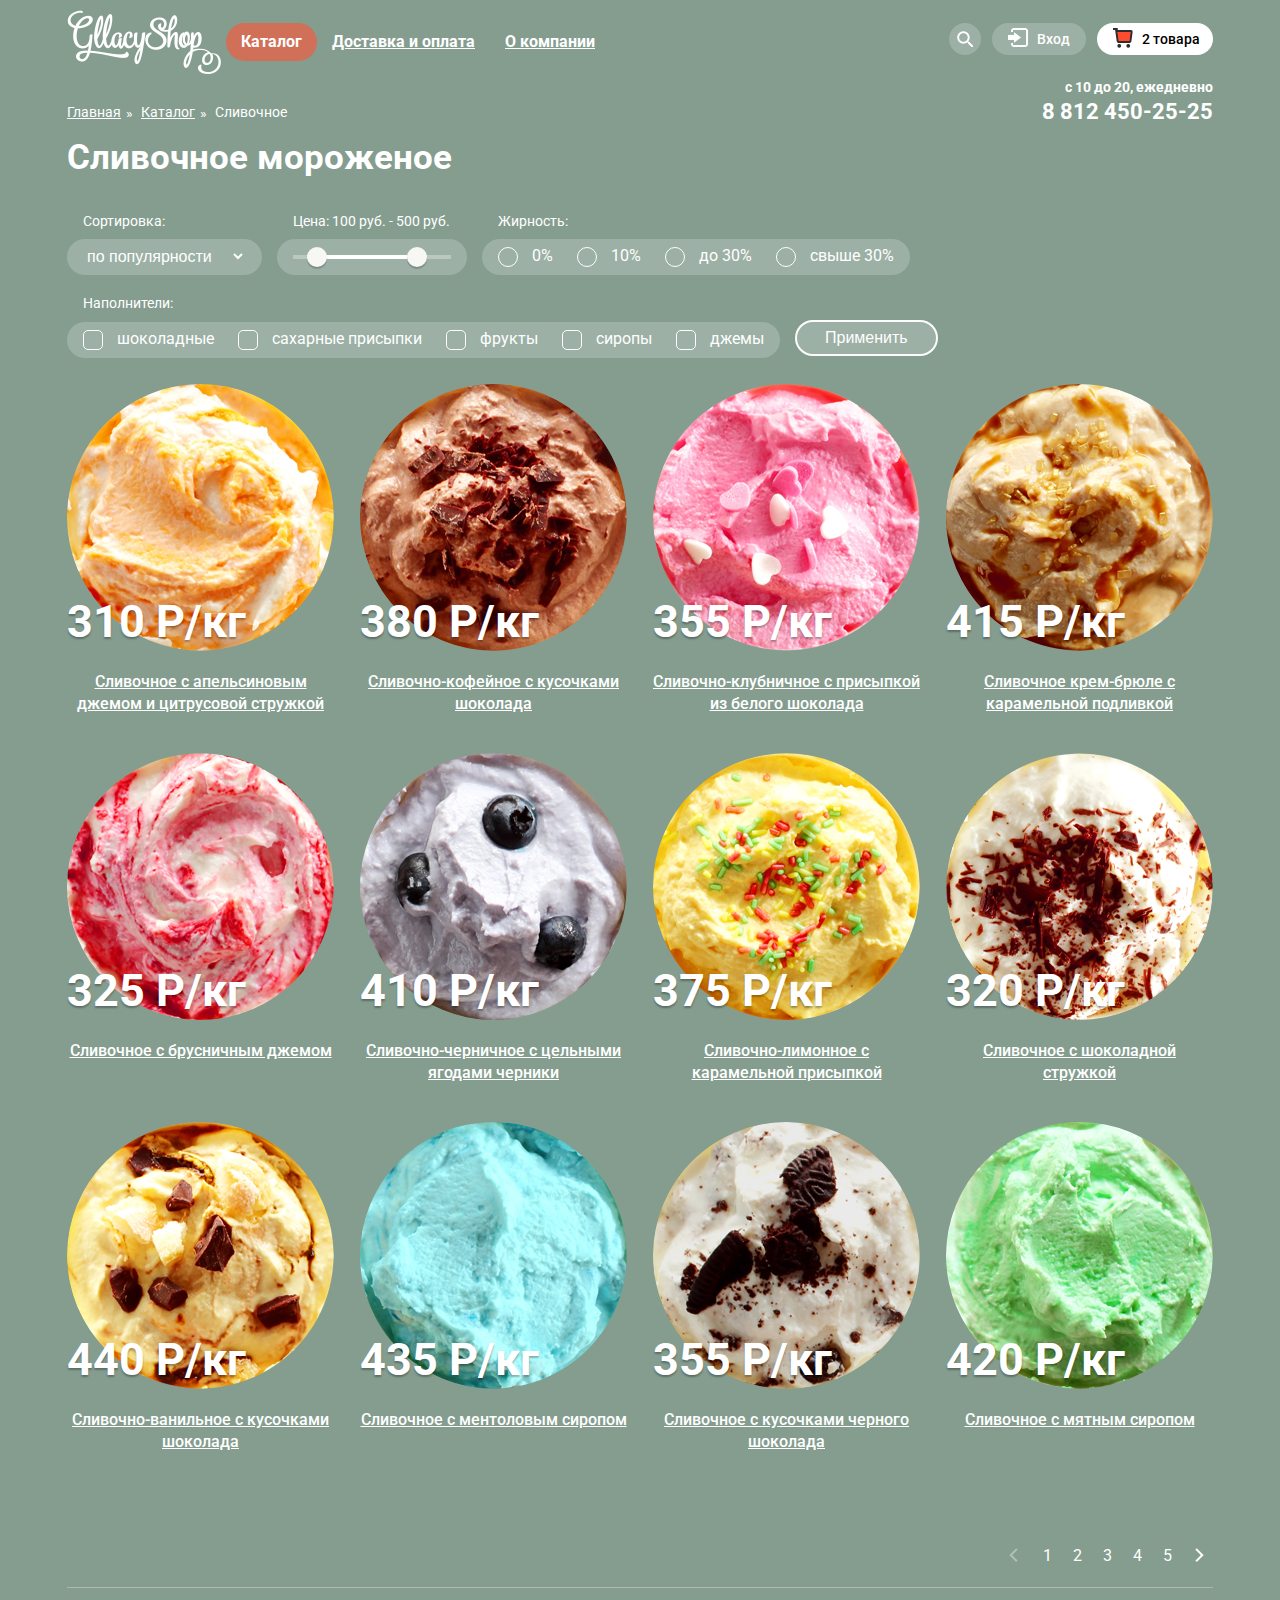
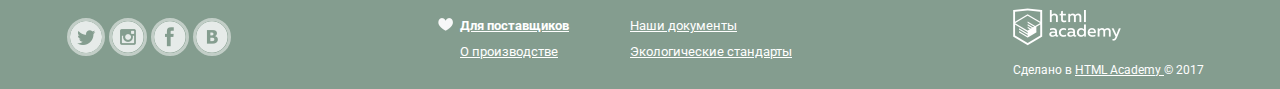
==== commit c6481b87: "Добавлен Normalize" ====
--- a/catalog.html
+++ b/catalog.html
@@ -3,7 +3,9 @@
 <head>
 	<meta charset="UTF-8">
 	<title>HTML Academy: Gllacy-catalog</title>
+	<link rel="stylesheet" href="css/normalize.css">
 	<link rel="stylesheet" href="css/styles.css">
+	<link href="https://fonts.googleapis.com/css?family=Roboto" rel="stylesheet">
 </head>
 <body>
 	<div class="container">
@@ -53,7 +55,7 @@
 							<div class="search_block">
 								<form action="#">
 									<fieldset>
-										<input type="text" name="search_text" placeholder="Что ищем?" id="search_input">
+										<input type="text" name="search_text" id="search_input">
 										<label for="search_input" class="search_label"> Что ищем?</label>
 									</fieldset>
 								</form>
@@ -64,11 +66,11 @@
 							<div class="enter_block">
 								<form action="#" method="post" class="clearfix">
 									<fieldset class="enter_field">
-										<input type="email" id="user_email" placeholder="Электронная почта">
+										<input type="email" id="user_email">
 										<label for="user_email"> Электронная почта</label>
 									</fieldset>
 									<fieldset>
-										<input type="password" id="user_password" placeholder="Пароль">
+										<input type="password" id="user_password">
 										<label for="user_password"> Пароль </label>
 									</fieldset>
 									<div class="enter_submit">
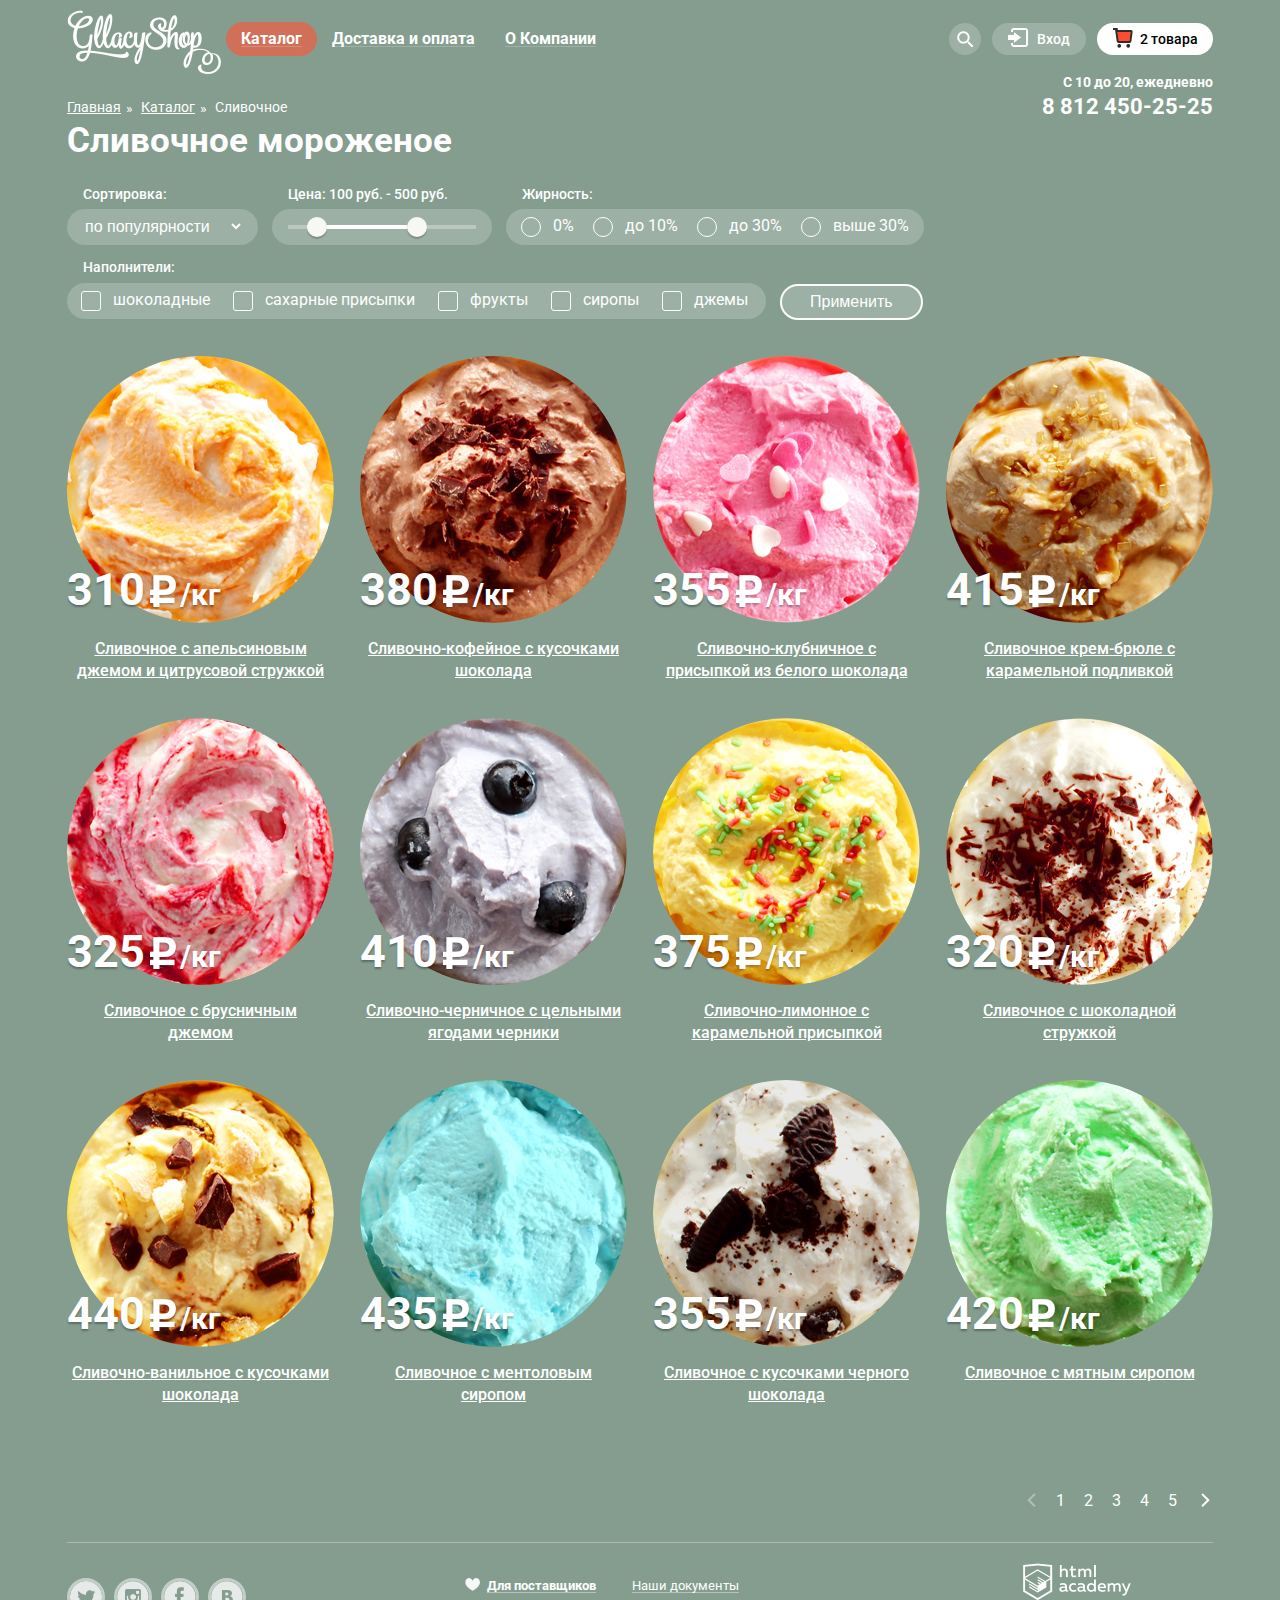
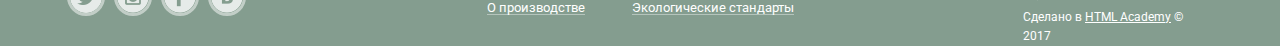
==== commit f2c1384e: "Подчеркивание у ссылок, pixelperfect" ====
--- a/catalog.html
+++ b/catalog.html
@@ -4,8 +4,8 @@
 	<meta charset="UTF-8">
 	<title>HTML Academy: Gllacy-catalog</title>
 	<link rel="stylesheet" href="css/normalize.css">
+	<link href="https://fonts.googleapis.com/css?family=Roboto:400,500,700" rel="stylesheet">
 	<link rel="stylesheet" href="css/styles.css">
-	<link href="https://fonts.googleapis.com/css?family=Roboto" rel="stylesheet">
 </head>
 <body>
 	<div class="container">
@@ -13,7 +13,7 @@
 			<div class="main_header-top clearfix">
 				<a href="index.html" class=""> 
 					<div class="logo_block">
-						<img src="img/main_logo.png" width="" height="" alt="logo">
+						<img src="img/main_logo.png" width="154" height="64" alt="Glaccy-shop logo">
 					</div>
 				</a>
 				<nav class="header_nav">
@@ -44,7 +44,7 @@
 							<a href="#" class="header_list-link"> Доставка и оплата</a>
 						</li>
 						<li class="header_list-item">
-							<a href="#" class="header_list-link"> О компании</a>
+							<a href="#" class="header_list-link"> О Компании</a>
 						</li>
 					</ul>
 				</nav>
@@ -73,7 +73,7 @@
 										<input type="password" id="user_password">
 										<label for="user_password"> Пароль </label>
 									</fieldset>
-									<div class="enter_submit">
+									<div class="enter_submit clearfix">
 										<button type="submit" class="btn enter_btn">Войти</button>
 										<div class="enter_links">
 											<a href="#"> Забыли пароль?</a>
@@ -93,14 +93,14 @@
 										</td>
 										<td class="preview_pic">
 											<div class="preview_block-pic">
-												<img src="img/products/1.png" alt="Пломбир с апельсиновым джемом" class="preview_pic" width="35px" height="35px">
+												<img src="img/products/1.png" alt="Пломбир с апельсиновым джемом" class="preview_pic" width="35" height="35">
 											</div>
 										</td>
 										<td class="preview_product-name">
 											Пломбир с апельсиновым джемом
 										</td>
 										<td class="preview_amount">
-											1,5 кг * <span class="cart_preview-price">200 руб. </span>
+											1,5 кг x <span class="cart_preview-price">200 руб. </span>
 										</td>
 										<td class="subtotal">
 											300 руб.
@@ -112,14 +112,14 @@
 										</td>
 										<td class="preview_pic">
 											<div class="preview_block-pic">
-												<img src="img/products/2.png" alt="Клубничный пломбир с присыпкой" class="preview_pic" width="35px" height="35px">
+												<img src="img/products/2.png" alt="Клубничный пломбир с присыпкой" class="preview_pic" width="35" height="35">
 											</div>
 										</td>
 										<td class="preview_product-name">
 											Клубничный пломбир с присыпкой из белого шоколада
 										</td>
 										<td class="preview_amount">
-											1,5 кг * <span class="cart_preview-price">300 руб. </span>
+											1,5 кг x <span class="cart_preview-price">300 руб. </span>
 										</td>
 										<td class="subtotal">
 											450 руб.
@@ -143,7 +143,7 @@
 			</div>
 			<div class="header_add-info clearfix">
 				<div class="header_contacts">
-					<p class="header_contacts_schedule"> c 10 до 20, ежедневно </p>
+					<p class="header_contacts_schedule"> С 10 до 20, ежедневно </p>
 					<p class="header_contacts_phone"> 8 812 450-25-25</p>
 				</div>
 			</div>
@@ -171,17 +171,17 @@
 					<div class="filter_settings-item">
 						<p>Сортировка:</p>
 						<div class="filter_settings-options filter_settings-sort">
-							<select name="sort" id="">
-								<option value="popular"> по популярности</option>
-								<option value="cheap_first"> сначала недорогие</option>
-								<option value="expensive_first"> сначала дорогие</option>
-								<option value="fat"> по жирности</option>
+							<select name="sort">
+								<option value="popular">по популярности</option>
+								<option value="cheap_first">сначала недорогие</option>
+								<option value="expensive_first">сначала дорогие</option>
+								<option value="fat">по жирности</option>
 							</select>
 						</div>
 					</div>
 
 					<div class="filter_settings-item">
-						<p>Цена: 100 руб. - 500 руб.</p>
+						<p>Цена: 100 руб.  -  500 руб.</p>
 						<div class="filter_settings-options range_controls">
 						   	<div class="scale">
 						   		<div class="bar"></div>
@@ -203,7 +203,7 @@
 
 							<label for="ten-fat">
 								<input type="radio" id="ten-fat" name="fat" value="ten">
-								<span class="checkbox_indicator"></span> 10% 
+								<span class="checkbox_indicator"></span> до 10% 
 							</label>
 							
 							<label for="before_30-fat"> 
@@ -214,7 +214,7 @@
 							
 							<label for="above_30-fat">
 								<input type="radio" id="above_30-fat" name="fat" value="above 30">
-							 	<span class="checkbox_indicator"></span> свыше 30% 
+							 	<span class="checkbox_indicator"></span> выше 30% 
 							 </label>
 						</div>
 					</div>
@@ -270,7 +270,7 @@
 							<div class="products_img-block">
 								<img src="img/products/1.png" alt="Сливочное с апельсиновым джемом" class="product_pic" width="267" height="267">
 							</div>
-							<b class="price"> 310 Р/кг</b>
+							<b class="price"> 310 <span class="rouble">/кг</span></b>
 						</a>
 						<p> <a href="#" class="products_name-link">Сливочное с апельсиновым джемом и цитрусовой стружкой</a></p>
 						<a href="#" class="products_link-quickview btn"> Быстрый просмотр</a>
@@ -281,7 +281,7 @@
 							<div class="products_img-block">
 								<img src="img/products/2.png" alt="Сливочно-кофейное с кусочками шоколада" class="product_pic" width="267" height="267">
 							</div>
-							<b class="price"> 380 Р/кг</b>
+							<b class="price"> 380 <span class="rouble">/кг</span></b>
 						</a>
 						<p> <a href="#" class="products_name-link">Сливочно-кофейное с кусочками шоколада</a></p>
 						<a href="#" class="products_link-quickview btn"> Быстрый просмотр</a>
@@ -290,10 +290,9 @@
 					<li class="products_list-item">
 						<a href="#" class="products_item-link">
 							<div class="products_img-block">
-								<img src="img/products/3.png" alt="Сливочно-клубничное с присыпкой из белого шоколада" class="product_pic" width="267" height="
-								267">
-							</div>
-							<b class="price">355 Р/кг</b>
+								<img src="img/products/3.png" alt="Сливочно-клубничное с присыпкой из белого шоколада" class="product_pic" width="267" height="267">
+							</div>
+							<b class="price">355 <span class="rouble">/кг</span></b>
 						</a>
 						<p> <a href="#" class="products_name-link">Сливочно-клубничное с присыпкой из белого шоколада</a></p>
 						<a href="#" class="products_link-quickview btn"> Быстрый просмотр</a>
@@ -304,7 +303,7 @@
 							<div class="products_img-block">
 								<img src="img/products/4.png" alt="Сливочное крем-брюле с карамельной подливкой" class="product_pic" width="267" height="267">
 							</div>
-							<b class="price">415 Р/кг</b>
+							<b class="price">415 <span class="rouble">/кг</span></b>
 						</a>
 						<p> <a href="#" class="products_name-link">Сливочное крем-брюле с карамельной подливкой</a></p>
 						<a href="#" class="products_link-quickview btn"> Быстрый просмотр</a>
@@ -315,7 +314,7 @@
 							<div class="products_img-block">
 								<img src="img/products/5.png" alt="Сливочное с брусничным джемом" class="product_pic" width="267" height="267">
 							</div>
-							<b class="price">325 Р/кг</b>
+							<b class="price">325 <span class="rouble">/кг</span></b>
 						</a>
 						<p> <a href="#" class="products_name-link">Сливочное с брусничным джемом</a></p>
 						<a href="#" class="products_link-quickview btn"> Быстрый просмотр</a>
@@ -326,7 +325,7 @@
 							<div class="products_img-block">
 								<img src="img/products/6.png" alt="Сливочно-черничное с цельными ягодами черники " class="product_pic" width="267" height="267">
 							</div>
-							<b class="price">410 Р/кг</b>
+							<b class="price">410 <span class="rouble">/кг</span></b>
 						</a>
 						<p> <a href="#" class="products_name-link">Сливочно-черничное с цельными ягодами черники </a></p>
 						<a href="#" class="products_link-quickview btn"> Быстрый просмотр</a>
@@ -337,7 +336,7 @@
 							<div class="products_img-block">
 								<img src="img/products/7.png" alt="Сливочно-лимонное с карамельной присыпкой" class="product_pic" width="267" height="267">
 							</div>
-							<b class="price">375 Р/кг</b>
+							<b class="price">375 <span class="rouble">/кг</span></b>
 						</a>
 						<p> <a href="#" class="products_name-link">Сливочно-лимонное с карамельной присыпкой</a></p>
 						<a href="#" class="products_link-quickview btn"> Быстрый просмотр</a>
@@ -348,7 +347,7 @@
 							<div class="products_img-block">
 								<img src="img/products/8.png" alt="Сливочное с шоколадной стружкой" class="product_pic" width="267" height="267">
 							</div>
-							<b class="price">320 Р/кг</b>
+							<b class="price">320 <span class="rouble">/кг</span></b>
 						</a>
 						<p> <a href="#" class="products_name-link">Сливочное с шоколадной стружкой</a></p>
 						<a href="#" class="products_link-quickview btn"> Быстрый просмотр</a>
@@ -359,7 +358,7 @@
 							<div class="products_img-block">
 								<img src="img/products/9.png" alt="Сливочно-ванильное с кусочками шоколада" class="product_pic" width="267" height="267">
 							</div>
-							<b class="price">440 Р/кг</b>
+							<b class="price">440 <span class="rouble">/кг</span></b>
 						</a>
 						<p> <a href="#" class="products_name-link">Сливочно-ванильное с кусочками шоколада</a></p>
 						<a href="#" class="products_link-quickview btn"> Быстрый просмотр</a>
@@ -370,7 +369,7 @@
 							<div class="products_img-block">
 								<img src="img/products/10.png" alt="Сливочноe с ментоловым сиропом" class="product_pic" width="267" height="267">
 							</div>
-							<b class="price">435 Р/кг</b>
+							<b class="price">435 <span class="rouble">/кг</span></b>
 						</a>
 						<p> <a href="#" class="products_name-link">Сливочноe с ментоловым сиропом</a></p>
 						<a href="#" class="products_link-quickview btn"> Быстрый просмотр</a>
@@ -381,7 +380,7 @@
 							<div class="products_img-block">
 								<img src="img/products/11.png" alt="Сливочное с кусочками черного шоколада" class="product_pic" width="267" height="267">
 							</div>
-							<b class="price"> 355 Р/кг</b>
+							<b class="price"> 355 <span class="rouble">/кг</span></b>
 						</a>
 						<p> <a href="#" class="products_name-link">Сливочное с кусочками черного шоколада</a></p>
 						<a href="#" class="products_link-quickview btn"> Быстрый просмотр</a>
@@ -392,7 +391,7 @@
 							<div class="products_img-block">
 								<img src="img/products/12.png" alt="Сливочное с мятным сиропом" class="product_pic" width="267" height="267">
 							</div>
-							<b class="price">420 Р/кг</b>
+							<b class="price">420 <span class="rouble">/кг</span></b>
 						</a>
 						<p> <a href="#" class="products_name-link">Сливочное с мятным сиропом</a></p>
 						<a href="#" class="products_link-quickview btn"> Быстрый просмотр</a>
@@ -459,7 +458,7 @@
 
 				<div class="copyright">
 					<a href="https://htmlacademy.ru/intensive/htmlcss"> 
-						<img src="img/logo_academy.png" class="logo_html-academy" alt="HTML Academy">
+						<img src="img/logo_academy.png" class="logo_html-academy" alt="HTML Academy" width="108" height="38">
 					</a>
 					<p> Сделано в <a href="https://htmlacademy.ru/intensive/htmlcss">HTML Academy </a> &copy; 2017</p>
 				</div>
--- a/css/styles.css
+++ b/css/styles.css
@@ -19,12 +19,40 @@
   display: none;
 }
 
-
-.clearfix:after {
+.site_wrapper {
+  	min-width: 1200px;
+	background-repeat: no-repeat;
+  	background-position: top center;
+  	transition: background-image 0.5s ease, background-color 0.5s ease;
+  	position: relative;
+}
+
+.site_wrapper::before,
+.site_wrapper::after {
+  	content: "";
+  	visibility: hidden;
+}
+
+.site_wrapper::before {
+	background-image: url("../img/Background2.png");
+}
+
+.site_wrapper::after {
+	background-image: url("../img/Background3.png");
+}
+
+.container {
+	width:1200px;
+	margin:0 auto;
+	padding:0 27px;
+}
+
+.clearfix::after {
 	display: table;
 	content: "";
 	clear: both;
 }
+
 .btn {
 	font-size: 18px;
 	line-height: 24px;
@@ -33,7 +61,7 @@
 	vertical-align: middle;
 	color:#fff;
 	text-decoration: none;
-	padding:12px 16px;
+	padding:11px 16px;
 	text-align: center;
 	outline: none;
 
@@ -60,40 +88,13 @@
 	box-shadow: inset 0 2px 2px rgba(172, 16, 0, 1);
 }
 
-.site_wrapper {
-  	min-width: 1200px;
-	background-repeat: no-repeat;
-  	background-position: top center;
-  	transition: background-image 0.5s ease, background-color 0.5s ease;
-  	position: relative;
-}
-
-.site_wrapper::before,
-.site_wrapper::after {
-  	content: "";
-  	visibility: hidden;
-}
-
-.site_wrapper::before {
-	background-image: url("../img/Background2.png");
-}
-
-.site_wrapper::after {
-	background-image: url("../img/Background3.png");
-}
-
-.container {
-	width:1146px;
-	margin:0 auto;
-	padding:0;
-}
-
 .main_header {
 	padding:10px 0;
 }
 
 .main_header-top{
 	vertical-align: middle;
+	margin-bottom: -5px;
 }
 
 .logo_block {
@@ -109,7 +110,7 @@
 .header_nav {
 	float: left;
 	max-width: 50%;
-	padding-top:13px;
+	padding-top:12px;
 	padding-left: 5px;
 }
 
@@ -148,9 +149,24 @@
 	line-height: 18px;
 	font-weight: 700;
 	color: #fff;
-	padding:10px 15px;
+	padding:8px 15px;
 	border-radius: 19px;
-	/*как задать полупрозрачное подчеркивание ссылкам? через псевдокласс? */
+	position: relative;
+	text-decoration: none;
+}
+
+.header_list-link::after {
+	content: "";
+	position: absolute;
+	left: 15px;
+	right: 15px;
+	bottom: 9px;	
+	height: 1px;
+	background: rgba(255,255,255,0.2);
+}
+
+.header_list-link:hover::after {
+	display: none;
 }
 
 .header_list-link:hover {
@@ -308,13 +324,13 @@
 
 .search_block input {
 	width: 310px;
-	padding: 15px;
+	padding: 10px 15px;
 	margin:0 auto;
 	border-radius: 5px;
-	font-size: 16px;
+	font-size: 14px;
 	line-height: 24px;
 	color: #323232;
-	font-weight: 700;
+	font-weight: 400;
 	border:1px solid #d2d2d1;
 	background-color: #fff;
 	outline: none;
@@ -341,11 +357,10 @@
 }
 
 .search_block label {
-
-	position: absolute;
-	top: 14px;
+	position: absolute;
+	top: 10px;
 	left: 15px;
-	font-size: 16px;
+	font-size: 14px;
 	line-height: 24px;
 	color: #999999;
 	transition: .3s;	
@@ -403,14 +418,14 @@
 }
 
 .enter_block input {
-	width: 240px;
-	padding: 15px;
+	width: 100%;
+	padding: 10px 15px;
 	margin:0 auto;
 	border-radius: 5px;
-	font-size: 16px;
+	font-size: 14px;
 	line-height: 24px;
 	color: #323232;
-	font-weight: 700;
+	font-weight: 400;
 	border:1px solid #d2d2d1;
 	outline: none;
 	background-color: #fff;
@@ -430,9 +445,9 @@
 
 .enter_block label {
 	position: absolute;
-	top: 14px;
+	top: 10px;
 	left: 15px;
-	font-size: 16px;
+	font-size: 14px;
 	line-height: 24px;
 	color: #999999;
 	transition: .3s;	
@@ -453,28 +468,51 @@
 	line-height: 13px;
 }
 
-
 .enter_btn {
 	padding-right: 25px;
 	padding-left:25px;
 	float: left;
-	max-width: 115px;
+	max-width: 100px;
 	font-size: 18px;
 	line-height: 24px;
 	border:none;
 }
 
 .enter_links {
+	padding-right: 4px;
 	float: right;
 	max-width: 125px;
 	text-align: left;
+}
+
+.enter_links a {
+	color: #353535;
 	font-size: 13px;
 	line-height: 24px;
-}
-
-.enter_links a {
-	color: #353535;
-}
+	position: relative;
+	text-decoration: none;
+}
+
+.enter_links a::after {
+	content: "";
+	position: absolute;
+	left: 0px;
+	right: 0px;
+	bottom: 0px;
+	/*width: calc(100% - 30px);*/
+	height: 1px;
+	background: rgba(0,0,0,0.2);
+}
+
+.enter_links a:hover::after,
+.enter_links a:active::after {
+	background: rgba(249,205,196,1);
+}
+
+.enter_links a:hover,
+.enter_links a:active {
+	color:#e84d37;
+} 
 
 .search_item:hover .search_block, 
 .enter_item:hover .enter_block,
@@ -483,7 +521,7 @@
 }
 
 .cart {
-	padding-left: 45px;
+	padding-left: 43px;
 	width: 116px;
 	text-align: left;
 }
@@ -593,12 +631,12 @@
 	font-size: 15px;
 	font-weight: 700;
 	line-height: 18px;
-	padding: 18px 15px 18px 0; 
+	padding: 18px 0px 18px 0; 
 	border-top: 1px solid #c9c9c6;
 }
 
 .preview_btn_cell td {
-	padding: 0 15px 0 0;
+	padding: 0;
 }
 
 .header_add-info {
@@ -637,7 +675,7 @@
 	font-size: 0;
 	margin:0;
 	padding:0;
-	margin-bottom: 17px;
+	margin-bottom: 5px;
 }
 
 .breadcrubs_item {
@@ -671,15 +709,18 @@
 
 .main h1 {
 	margin: 0;
-	margin-bottom: 35px;
+	margin-bottom: 25px;
+	font-size: 35px;
+	line-height: 41px;
+	color: #fff;
 } 
 
 .slider {
 	position: relative;
-	padding-top: 285px;
+	padding-top: 292px;
 	text-align: center;
 	color: #ffffff;
-	margin-bottom: 40px;
+	margin-bottom: 41px;
 }
 
 .slide {
@@ -698,7 +739,7 @@
 .slide-btn {
 	display: inline-block;
 	vertical-align: middle;
-	padding: 12px 45px;
+	padding: 10px 42px;
 	font-weight: 700;
 	font-size: 32px;
 	line-height: 44px;
@@ -707,7 +748,7 @@
 
 .slider_controls {
 	position: absolute;
-	bottom: 25px;
+	bottom: 23px;
 	left: 0;
 	z-index: 20;
 	font-size: 0;
@@ -715,9 +756,9 @@
 
 .slider_controls label {
 	display: inline-block;
-	width: 17px;
-	height: 17px;
-	margin-right: 8px;
+	width: 20px;
+	height: 20px;
+	margin-right: 9px;
 	vertical-align: top;
 	background-color: transparent;
 	border: 2px solid #ffffff;
@@ -761,21 +802,17 @@
 	background-color: #ffffff;
 }
 
-.main h1 {
-	font-size: 35px;
-	line-height: 41px;
-	color: #fff;
-}
+
 
 .banners {
 	font-size: 0;
-	margin-bottom: 40px;
+	margin-bottom: 35px;
 }
 
 .banners_item {
 	font-size: 18px;
 	color:#fff;
-	padding: 16px 16px;
+	padding: 18px 20px 22px;
 	display: inline-block;
 	vertical-align: top;
 	width: 560px;
@@ -793,7 +830,7 @@
 	font-size: 35px;
 	line-height: 41px;
 	font-weight: 700;
-	margin-bottom: 20px;
+	margin-bottom: 15px;
 }
 
 .banners_item p {
@@ -802,25 +839,30 @@
 	font-weight: 700;
 	margin: 0;
 	padding:0;
-	margin-bottom: 45px;
+	margin-bottom: 20px;
+	min-height: 65px;
 }
 
 .btn_banners {
 	float: right;
+	padding: 11px 23px;
 }
 
 .raspberries {
 	background: #770c28 url("../img/raspberry_back.jpg") top left;
+	background-size: cover;
 }
 
 .shoko {
 	background: #493023 url("../img/shoko_back.jpg") top left;
+	background-size: cover;
 }
 
 .products {
 	padding-bottom: 40px;
 	margin-left: -13px;
 	margin-right: -13px;
+	margin-bottom: 12px;
 
 }
 
@@ -840,6 +882,7 @@
 	position: relative;
 	padding:6px 13px 17px;
 	margin-bottom: -43px;
+	border-radius: 5px;
 }
 
 .products_list-item:hover {
@@ -865,7 +908,7 @@
 	border-radius: 50%;
 	width: 267px;
 	height: 267px;
-	margin-bottom: 20px;
+	margin-bottom: 15px;
 	position: relative;
 }
 
@@ -889,6 +932,7 @@
 .products_list-item p {
 	margin-top: 0;
 	margin-bottom: 10px;
+	padding:0 5px;
 }
 
 .products_link-quickview {
@@ -901,9 +945,25 @@
 	color: #fff;
 	font-size: 45px;
 	line-height: 45px;
-	top: 215px;
-	left: 0;
+	top: 211px;
+	left: 0px;
 	text-shadow: 0 2px 2px rgba(0,0,0,.3);
+}
+
+.rouble {
+	font-size: 30px;
+	position: relative;
+	left:24px;
+}
+
+.rouble::before {
+	content: "";
+	position: absolute;
+	background: url("../img/sprite.png") -2px -527px no-repeat;
+	top: -2px;
+	left:-30px;
+	width: 30px;
+	height: 35px;
 }
 
 .products_name-link {
@@ -915,7 +975,8 @@
 
 .features {
 	background: url(../img/Waffles_back.jpg) top left;
-	padding: 27px 20px;
+	padding: 24px 20px;
+	margin-top: -42px;
 	margin-bottom: 40px;
 	border-radius: 15px;
 }
@@ -945,7 +1006,8 @@
 	color: #353535;
 	width: 540px;
 	margin-right: 26px;
-	padding: 20px 0px 0px 55px;
+	margin-bottom: 5px;
+	padding: 15px 0px 0px 55px;
 	position: relative;
 }
 
@@ -982,7 +1044,7 @@
 
 .news_section {
 	font-size: 0;
-	margin-bottom: 40px;
+	margin-bottom: 36px;
 }
 
 .news_item {
@@ -1011,12 +1073,12 @@
 
 .news {
 	background: #fff url(../img/strawberry_back.jpg) 0 0;
-	padding:25px 20px;
+	padding:20px;
 }
 
 .news p {
 	margin: 0;
-	margin-bottom: 10px;
+	margin-bottom: 5px;
 }
 
 .news h3 {
@@ -1035,16 +1097,15 @@
 	height: 210px;
 	width: 550px;
 	margin: auto;
-	padding: 30px 20px; 
+	padding: 25px 20px; 
 }
 
 .subscribe p {
 	margin: 0;
-	margin-bottom: 40px;
+	margin-bottom: 35px;
 	font-size: 16px;
 	line-height: 22px;
 }
-
 
 .subscribe form {
 	background-color: inherit;
@@ -1063,13 +1124,13 @@
 }
 
 .subscribe input[type="email"] {
-	width: 370px;
-	padding: 15px;
+	width: 100%;
+	padding: 10px 15px;
 	border-radius: 5px;
 	font-size: 16px;
 	line-height: 24px;
 	color: #989898;
-	font-weight: 700;
+	font-weight: 400;
 	border:1px solid #d2d2d1;
 	outline: none;
 	background-color: #fff;
@@ -1089,7 +1150,7 @@
 
 .subscribe label {
 	position: absolute;
-	top: 14px;
+	top: 10px;
 	left: 15px;
 	font-size: 16px;
 	line-height: 24px;
@@ -1116,6 +1177,10 @@
 	border: none;
 }
 
+.subscribe_btn {
+	float: right;
+}
+
 .map {
 	width: 1200px;
 	background: url(../img/map.png) 0 center no-repeat;
@@ -1131,6 +1196,9 @@
 .yandex_map iframe {
 	position: absolute;
 	z-index: 15;
+	width:1200px;
+	height:430px;
+	border:none;
 }
 
 .contacts {
@@ -1148,13 +1216,15 @@
 }
 
 .contacts_block1 {
-	margin-bottom:25px; 
+	margin-bottom:16px; 
 }
 
 .contacts_block1 p {
+	font-size: 14px;
+	line-height: 20px;
 	margin-top: 0;
-	margin-bottom: 7px;
-	width: 170px;
+	margin-bottom: 2px;
+	width: 150px;
 }
 
 .contacts .bold {
@@ -1170,7 +1240,11 @@
 
 .contacts_block2 p {
 	margin:0;
-	margin-bottom: 7px;
+	margin-bottom: 4px;
+}
+
+.feedback_btn {
+	padding:10px 25px;
 }
 
 .feedback_form {
@@ -1243,6 +1317,7 @@
 }
 
 .feedback_form input[type="text"],
+.feedback_form input[type="email"],
 .feedback_form textarea {
 	font-size: 16px;
 	line-height: 24px;
@@ -1254,7 +1329,8 @@
 	outline: none;
 }
 
-.feedback_form input[type="text"] {
+.feedback_form input[type="text"],
+.feedback_form input[type="email"] {
 	width: 267px;
 }
 
@@ -1267,16 +1343,19 @@
 }
 
 .feedback_form input[type="text"]:focus,
+.feedback_form input[type="email"]:focus,
 .feedback_form textarea:focus {
 	border-color: #5b9ddf;
 }
 
-.feedback_form input[type="text"]:hover,
+.feedback_form input[type="text"]:hover
+.feedback_form input[type="email"]:hover,
 .feedback_form textarea:hover {
 	box-shadow: inset 0 0 0 1px #989898;
 }
 
 .feedback_form input[type="text"]:focus:hover,
+.feedback_form input[type="email"]:focus:hover,
 .feedback_form textarea:focus:hover {
 	box-shadow: inset 0 0 0 1px #5b9ddf;
 }
@@ -1318,24 +1397,29 @@
 	color: #fff;
 }
 
+.filter_settings form {
+	margin-bottom: 16px;
+} 
+
 .filter_settings-item {
 	display: inline-block;
 	vertical-align: top;
+	margin-bottom: 14px;
+	margin-right: 14px;
+}
+
+.filter_settings-item p {
+	margin: 0 15px 7px 0;
+	padding-left: 16px;
+	font-weight: 500;
 	font-size: 14px;
-	margin-right: 15px;
-	margin-bottom: 20px;
-}
-
-.filter_settings-item p {
-	margin: 0;
-	margin-bottom: 10px;
-	padding-left: 16px;
+	
 }
 
 .filter_settings-options {
 	border-radius: 20px;
 	background-color: rgba(255,255,255,0.2);
-	padding: 8px 16px; 
+	padding: 8px 14px; 
 	font-size: 16px;
 	line-height: 18px;
 	height: 36px;
@@ -1347,6 +1431,8 @@
 	color:#fff;
 	font-size: 16px;
 	line-height: 18px;
+	font-weight: 500;
+	outline: none;
 }
 
 .filter_settings-sort option {
@@ -1361,9 +1447,13 @@
 	color: black;
 }
 
+.filter_settings-fat {
+	padding:8px 15px;
+}
+
 .filter_settings-fat label {
 	cursor: pointer;
-	margin-right: 20px;
+	margin-right: 15px;
 }
 
 .filter_settings-fat label:hover .checkbox_indicator {
@@ -1386,7 +1476,7 @@
 	height: 20px;
 	border-radius: 50%;
 	border:1px solid #fff;
-	margin-right: 10px;
+	margin-right: 8px;
 }
 
 .filter_settings-fat input[type="radio"]:checked + .checkbox_indicator::before{
@@ -1400,13 +1490,16 @@
 	left:4px; 
 }
 
+.filter_settings_fillers {
+	padding-right: 18px;
+}
 .filter_settings_fillers input {
 	display: none;
 }
 
 .filter_settings_fillers label {
 	cursor: pointer;
-	margin-right: 20px;
+	margin-right: 19px;
 }
 
 .filter_settings_fillers label:last-child {
@@ -1419,9 +1512,9 @@
 	vertical-align: top;
 	width: 20px;
 	height: 20px;
-	border-radius: 5px;
+	border-radius: 3px;
 	border:1px solid #fff;
-	margin-right: 10px;
+	margin-right: 8px;
 }
 
 .filter_settings_fillers label:hover .checkbox_indicator {
@@ -1463,7 +1556,7 @@
 
 .range_controls {
 	position: relative;
-	width: 190px;
+	width: 220px;
 }
 
 .range_controls .scale {
@@ -1476,7 +1569,7 @@
 	width: 100px;
 	height: 4px;
 	position: absolute;
-	left: 30px;
+	left: 35px;
 	background: #ffffff;
 }
 
@@ -1492,16 +1585,16 @@
 }
 
 .range_toggle-min {
-	left: 30px;
+	left: 35px;
 }
 
 .range_toggle-max {
-	left: 130px;
+	left: 135px;
 }
 
 .filter_settings-item input[type="submit"] {
 	margin-top: 25px;
-	padding: 8px 30px;
+	padding: 7px 30px;
 	background: rgba(255,255,255,0.2);
 	border:none;
 	box-shadow: inset 0 0 0 2px #fbfcfb;
@@ -1526,11 +1619,13 @@
 }
 
 .paginator {
-	float: right;}
-
-.paginator_list {
 	font-size: 0;
 	list-style: none;
+	float: right;
+	/*max-width:195px; */
+	margin: 0;
+	margin-bottom: 28px;
+	padding:0;
 }
 
 .paginator_item {
@@ -1538,6 +1633,13 @@
 	display: inline-block;
 	vertical-align: middle;
 	text-align: center;
+	margin-right:2px;
+	width:26px;
+	border-radius: 50%;
+}
+
+.paginator_item:hover {
+	background-color: rgba(255,255,255,0.2);	
 }
 
 .paginator_item:last-child {
@@ -1557,9 +1659,9 @@
 	padding: 4px;
 }
 
-.paginator_link:hover {
-	background-color: rgba(255,255,255,0.2);
-}
+/*.paginator_link:hover {
+
+}*/
 
 .paginator_link:active {
 	background-color: rgba(255,255,255,1);
@@ -1572,14 +1674,25 @@
 	position: relative;
 }
 
-.paginator_link-prev::before, 
-.paginator_link-next::before {
+.paginator_link-prev::before {
 	content: "";
 	position: absolute;
 	top: 5px;
 	left:8px;
 	width:10px; 
-	height:14px;
+	height:18px;
+}
+
+
+
+
+.paginator_link-next::before {
+	content: "";
+	position: absolute;
+	top: 5px;
+	left:10px;
+	width:10px; 
+	height:18px;
 }
 
 .paginator_link-prev::before {
@@ -1595,7 +1708,9 @@
 }
 
 .paginator_link-next {
-	margin-left: 3px;
+	width: 20px;
+	margin-left: 2px;
+	padding-right: 0;
 }
 
 .footer {
@@ -1605,11 +1720,10 @@
 
 .social {
 	float: left;
-	width: 267px;
+	width: 300px;
 	margin:0;
-	margin-right: 126px;
-	/*text-align: left;*/
-	padding: 30px 0 30px 0;
+	margin-right: 120px;
+	padding: 35px 0 30px 0;
 	list-style: none;
 
 }
@@ -1620,6 +1734,7 @@
 	font-size: 0;
 	border-radius: 50%;
 	border: 3px solid rgba(255,255,255,.5);
+	margin-right: 5px;
 	
 }
 
@@ -1660,7 +1775,7 @@
 	float:left;
 	width:350px;
 	font-size: 0px;
-	padding:30px 0 15px 0;
+	padding:35px 0 15px 0;
 	margin: 0;
 	list-style: none;
 }
@@ -1670,14 +1785,37 @@
 	vertical-align: middle;
 	font-size: 13px;
 	margin-right: 5px;
-	margin-bottom: 10px;
-	width: 165px;
-}
+	margin-bottom: 6px;
+	width: 140px;
+}
+
+.about_list-item:nth-child(2n) {
+	width:165px;
+}
+
 
 .about_list-item a {
 	color: #fff;
 	font-size: 13px;
 	line-height: 16px;
+	text-decoration: none;
+	position: relative;
+}
+
+.about_list-item a::after {
+	position: absolute;
+	content: "";
+	height: 1px;
+	bottom: 0px;
+	left: 0px;
+	right: 0px;
+	background: rgba(255,255,255,0.4);
+	
+}
+
+.about_list-item a:hover::after, 
+.about_list-item a:active::after {
+	background: rgba(255,188,158,0.4);
 }
 
 .about_heart {
@@ -1702,7 +1840,7 @@
 
 .copyright {
 	float: right;
-	width: 200px;
+	width: 190px;
 	padding-top: 20px;
 }
 
@@ -1710,6 +1848,41 @@
 .copyright a {
 	font-size: 12px;
 	color: #fff;
+}
+
+.copyright p {
+	margin: 0;
+}
+
+.copyright a {
+	display: inline-block;
+	margin-bottom: 5px;
+}
+
+.link_html-academy {
+	position: relative;
+	text-decoration: none;
+}
+
+.link_html-academy:hover,
+.link_html-academy:active {
+	color:rgba(255,188,158,1);
+}
+
+.link_html-academy::after {
+	content: "";
+	position: absolute;
+	height: 1px;
+	bottom: 0px;
+	left: 0px;
+	right: 0px;
+	background: rgba(255,255,255,0.4);
+	
+}
+
+.link_html-academy:hover::after, 
+.link_html-academy:active::after {
+	background: rgba(255,188,158,0.4);
 }
 
 .overlay {
@@ -1743,4 +1916,20 @@
 .display_block {
 	display: block;
 	animation: bounce 0.6s;
+}
+
+@keyframes shake {
+  0%, 100% {
+    transform: translateX(0);
+  }
+  20%, 60%  {
+    transform: translateX(-5px);
+  }
+  40%, 80% {
+    transform: translateX(5px);
+  }
+}
+
+.modal-error {
+  animation: shake 0.5s;
 }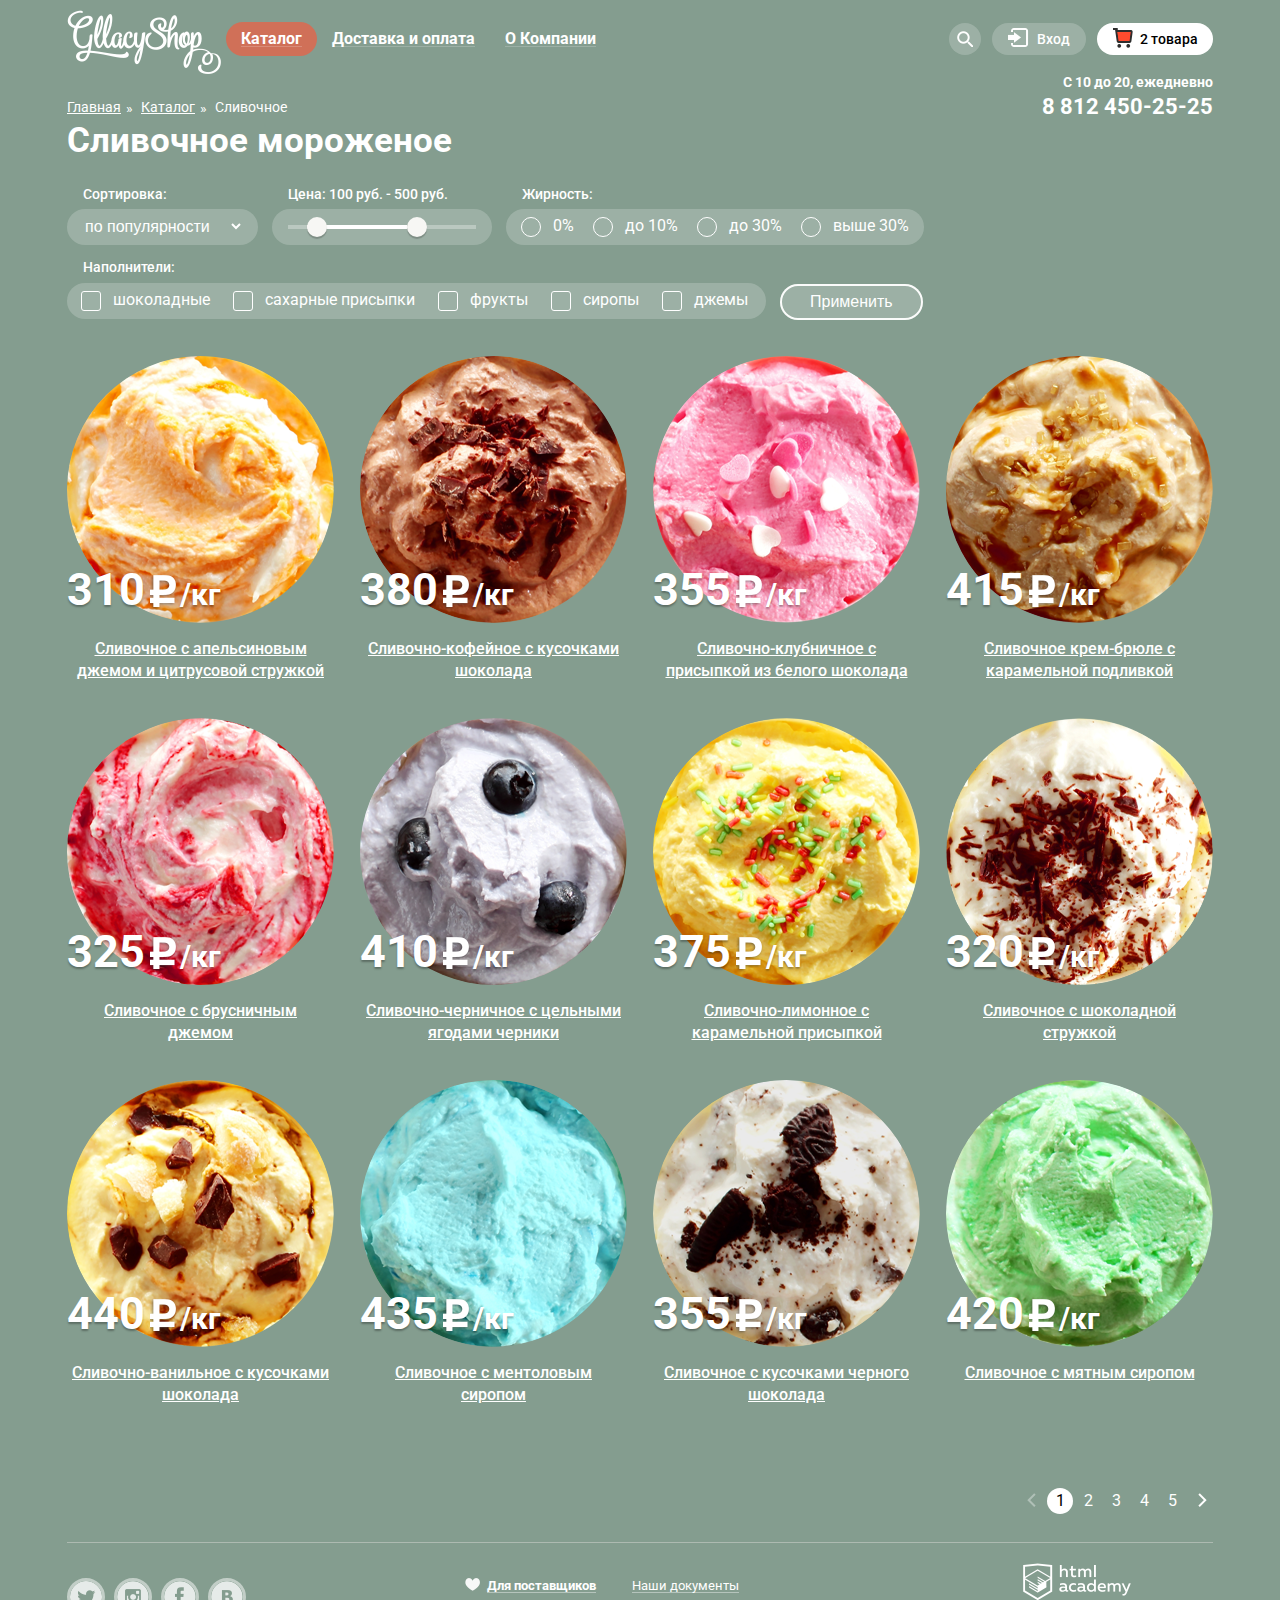
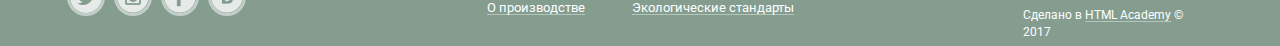
==== commit 6e663683: "правки в JS и в пагинаторе" ====
--- a/catalog.html
+++ b/catalog.html
@@ -221,7 +221,7 @@
 
 					<div class="filter_settings-item"> 
 						<p>Наполнители:</p>
-						<div class="filter_settings-options filter_settings_fillers">
+						<div class="filter_settings-options filter_settings-fillers">
 							
 							<label for="shoko-filler">
 								<input type="checkbox" id="shoko-filler">
@@ -401,10 +401,10 @@
 
 			<ul class="paginator">
 				<li class="paginator_item">
-					<a href="#" class="paginator_link paginator_link-prev current_page">Назад</a>
-				</li>
-				<li class="paginator_item">
-					<a class="paginator_link">1</a>
+					<a class="paginator_link paginator_link-prev">Назад</a>
+				</li>
+				<li class="paginator_item">
+					<a class="paginator_link current_page">1</a>
 				</li>
 				<li class="paginator_item">
 					<a href="#" class="paginator_link">2</a>
@@ -460,10 +460,11 @@
 					<a href="https://htmlacademy.ru/intensive/htmlcss"> 
 						<img src="img/logo_academy.png" class="logo_html-academy" alt="HTML Academy" width="108" height="38">
 					</a>
-					<p> Сделано в <a href="https://htmlacademy.ru/intensive/htmlcss">HTML Academy </a> &copy; 2017</p>
+					<p> Сделано в <a href="https://htmlacademy.ru/intensive/htmlcss" class="link_html-academy">HTML Academy </a> &copy; 2017</p>
 				</div>
 			
 			</footer>
 	</div>
+<script src='js/inputs_behaviour.js'></script>
 </body>
 </html>--- a/css/styles.css
+++ b/css/styles.css
@@ -54,6 +54,7 @@
 }
 
 .btn {
+	font: inherit;
 	font-size: 18px;
 	line-height: 24px;
 	font-weight: 700;
@@ -64,8 +65,6 @@
 	padding:11px 16px;
 	text-align: center;
 	outline: none;
-
-	text-shadow: 0 2px 5px rgba(160, 32, 11, 0.76);
 	background: #f26843;
 	background:    -moz-linear-gradient(top, #f26843 0%, #e74a35 100%);
 	background: -webkit-linear-gradient(top, #f26843 0%, #e74a35 100%);
@@ -182,10 +181,8 @@
 .catalog_nav {
 	display: none;
 	position: absolute;
-	top: 37px;
 	width:144px;
-	z-index: 20;
-	
+	z-index: 20;	
 }
 
 .catalog_list {
@@ -744,6 +741,7 @@
 	font-size: 32px;
 	line-height: 44px;
 	color: #ffffff;
+	text-shadow: 0 2px 5px rgba(160, 32, 11, 0.76);
 }
 
 .slider_controls {
@@ -1460,6 +1458,10 @@
 	box-shadow: inset 0 0 0 1px #fff;
 }
 
+/*.filter_settings-fat label:disabled .checkbox_indicator {
+	border:1px solid rgba(255,255,255,0.4);
+}*/
+
 .filter_settings-fat label:last-child{
 	margin-right: 0;
 }
@@ -1490,23 +1492,31 @@
 	left:4px; 
 }
 
-.filter_settings_fillers {
+.filter_settings-fat input[type="radio"]:disabled + .checkbox_indicator{
+	border:1px solid rgba(255,255,255,0.4);
+}
+
+.filter_settings-fat input[type="radio"]:checked:disabled + .checkbox_indicator::before {
+	background-color: rgba(255,255,255,0.4);
+}
+
+.filter_settings-fillers {
 	padding-right: 18px;
 }
-.filter_settings_fillers input {
+.filter_settings-fillers input {
 	display: none;
 }
 
-.filter_settings_fillers label {
+.filter_settings-fillers label {
 	cursor: pointer;
 	margin-right: 19px;
 }
 
-.filter_settings_fillers label:last-child {
+.filter_settings-fillers label:last-child {
 	margin-right: 0px;
 }
 
-.filter_settings_fillers .checkbox_indicator {
+.filter_settings-fillers .checkbox_indicator {
 	position: relative;
 	display: inline-block;
 	vertical-align: top;
@@ -1517,19 +1527,19 @@
 	margin-right: 8px;
 }
 
-.filter_settings_fillers label:hover .checkbox_indicator {
+.filter_settings-fillers label:hover .checkbox_indicator {
 	box-shadow: inset 0 0 0 1px #fff;
 }
 
-.filter_settings_fillers .checkbox_indicator::before,
-.filter_settings_fillers .checkbox_indicator::after {
+.filter_settings-fillers .checkbox_indicator::before,
+.filter_settings-fillers .checkbox_indicator::after {
 	content: "";
 	position: absolute;
 	background-color: #fff;
 	border-radius: 1px;
 }
 
-.filter_settings_fillers input:checked + .checkbox_indicator::before {
+.filter_settings-fillers input:checked + .checkbox_indicator::before {
 	height: 2px;
 	width: 11px;
 	top:8px;
@@ -1537,7 +1547,7 @@
 	transform: rotate(-45deg);
 }
 
-.filter_settings_fillers input:checked + .checkbox_indicator::after  {
+.filter_settings-fillers input:checked + .checkbox_indicator::after  {
 	height: 2px;
 	width: 6px;
 	top: 9px;
@@ -1545,6 +1555,15 @@
 	transform: rotate(60deg);
 }
 
+
+.filter_settings-fillers input:disabled + .checkbox_indicator {
+	border:1px solid rgba(255,255,255,0.4);
+}
+
+.filter_settings-fillers input:checked:disabled + .checkbox_indicator::before,
+.filter_settings-fillers input:checked:disabled + .checkbox_indicator::after { 
+	background: rgba(255,255,255,0.4);
+}
 
 .filter_settings-item:last-child {
 	margin-right: 0;
@@ -1642,6 +1661,10 @@
 	background-color: rgba(255,255,255,0.2);	
 }
 
+.paginator_item:first-child:hover {
+	background:none; 
+}
+
 .paginator_item:last-child {
 	margin-right: 0;
 } 
@@ -1659,12 +1682,14 @@
 	padding: 4px;
 }
 
-/*.paginator_link:hover {
-
-}*/
+.current_page {
+	background-color: rgba(255,255,255,1);
+	color: black;
+	cursor: default;
+}
 
 .paginator_link:active {
-	background-color: rgba(255,255,255,1);
+;
 	color: black;
 }
 
@@ -1683,14 +1708,11 @@
 	height:18px;
 }
 
-
-
-
 .paginator_link-next::before {
 	content: "";
 	position: absolute;
-	top: 5px;
-	left:10px;
+	top:5px;
+	left:5px;
 	width:10px; 
 	height:18px;
 }
@@ -1711,6 +1733,7 @@
 	width: 20px;
 	margin-left: 2px;
 	padding-right: 0;
+	margin-right: -4px;
 }
 
 .footer {
@@ -1856,7 +1879,7 @@
 
 .copyright a {
 	display: inline-block;
-	margin-bottom: 5px;
+	margin-bottom: 3px;
 }
 
 .link_html-academy {
